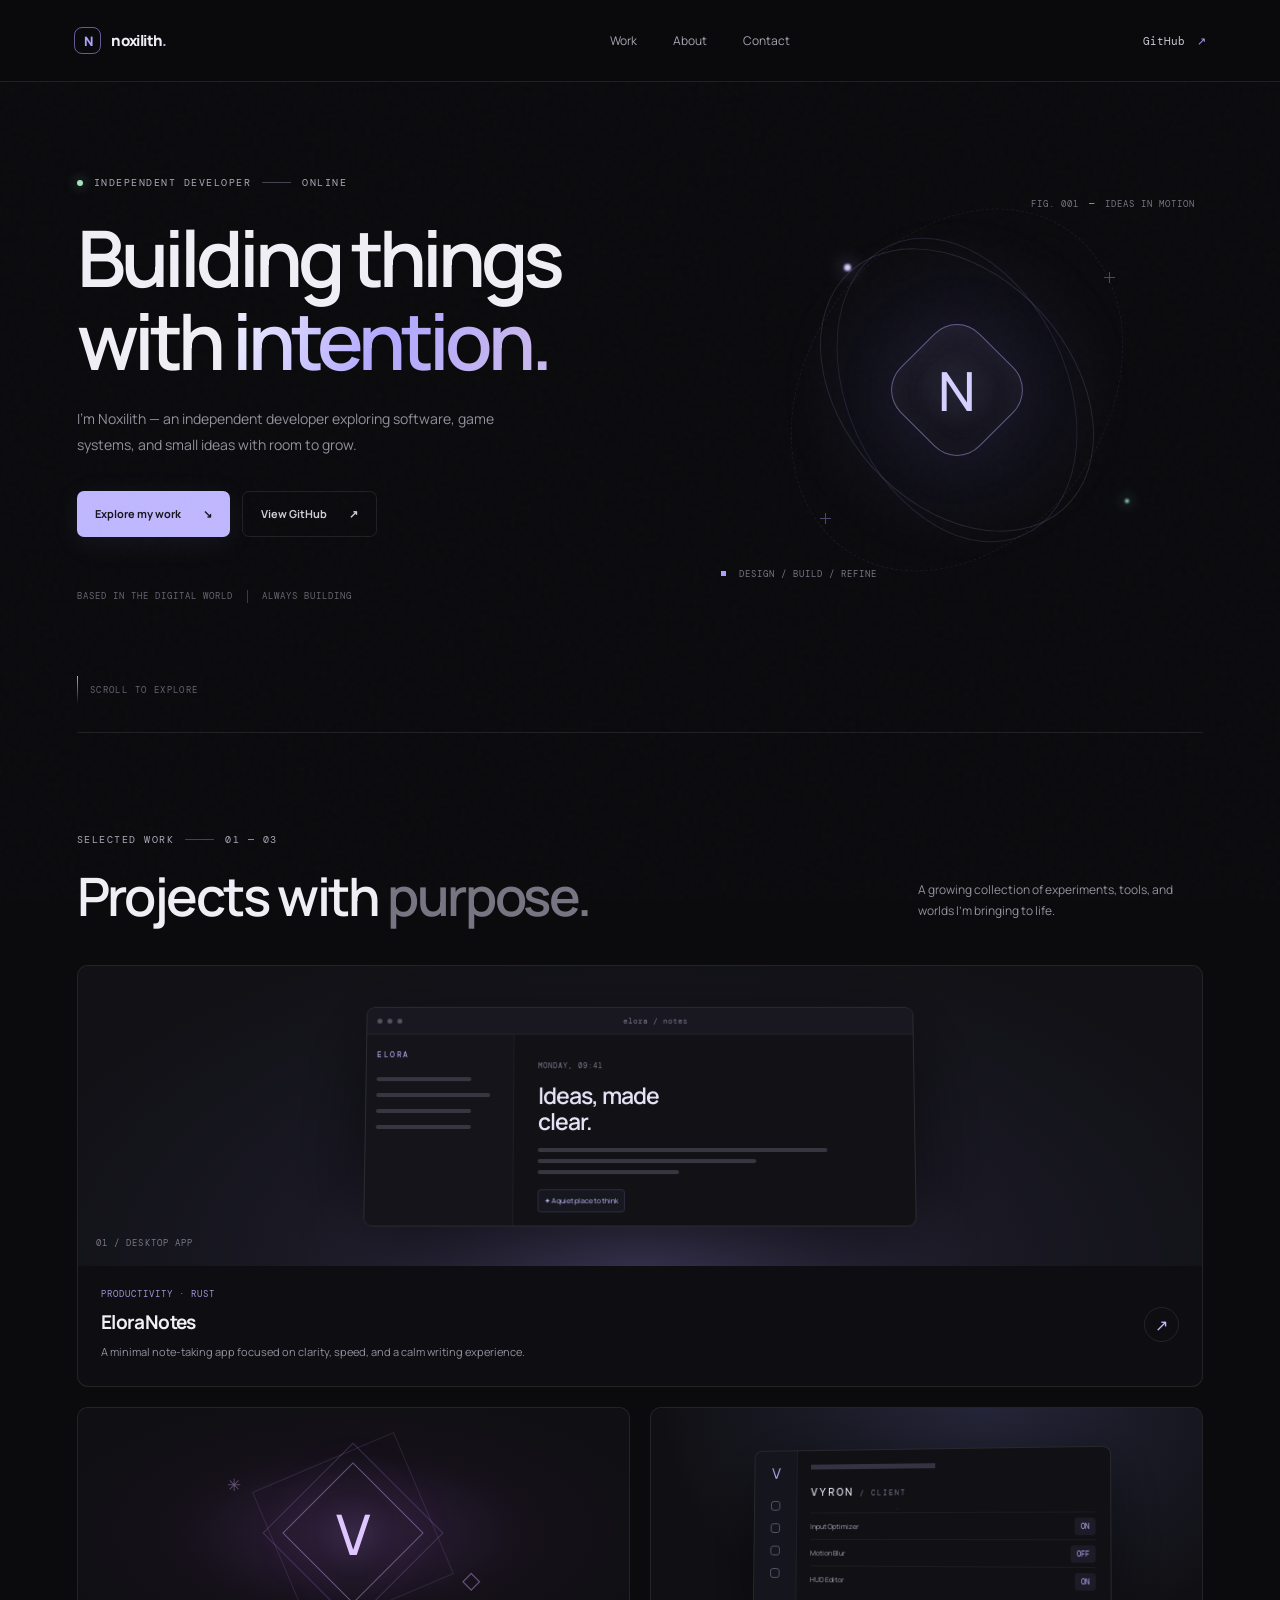
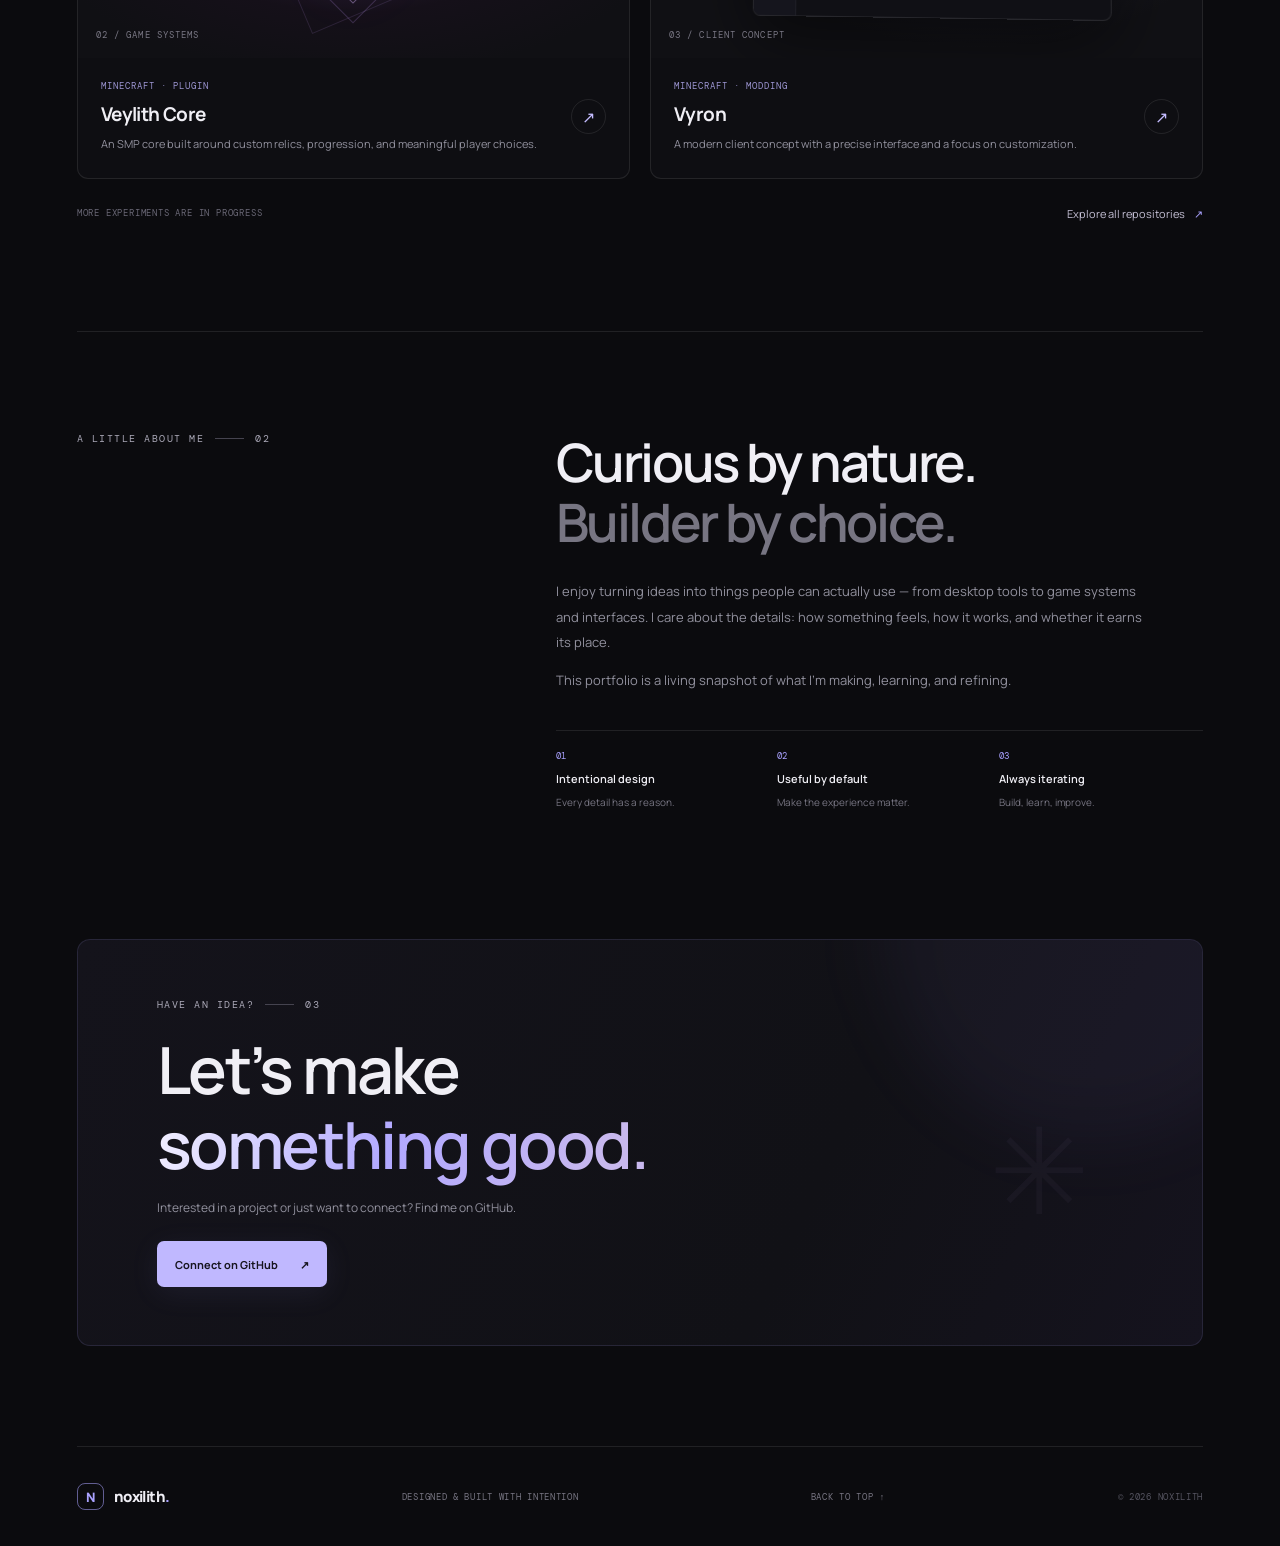
==== index.html @ 499c4d45 "Add files via upload" ====
<!doctype html>
<html lang="en">
<head>
  <meta charset="utf-8">
  <meta name="viewport" content="width=device-width, initial-scale=1">
  <meta name="theme-color" content="#0b0b0e">
  <meta name="description" content="Noxilith — independent developer building thoughtful software and game projects.">
  <title>Noxilith — Developer & Builder</title>
  <link rel="preconnect" href="https://fonts.googleapis.com">
  <link rel="preconnect" href="https://fonts.gstatic.com" crossorigin>
  <link href="https://fonts.googleapis.com/css2?family=DM+Mono:wght@400;500&family=Manrope:wght@400;500;600;700;800&display=swap" rel="stylesheet">
  <link rel="stylesheet" href="style.css">
  <script src="script.js" defer></script>
</head>
<body>
  <div class="noise" aria-hidden="true"></div>
  <header class="topbar">
    <a class="wordmark" href="#home" aria-label="Noxilith home"><span class="mark">N</span><span>noxilith<span class="dot">.</span></span></a>
    <nav class="nav" aria-label="Main navigation">
      <a href="#work">Work</a>
      <a href="#about">About</a>
      <a href="#contact">Contact</a>
    </nav>
    <a class="top-link" href="https://github.com/noxilith" target="_blank" rel="noreferrer">GitHub <span aria-hidden="true">↗</span></a>
    <button class="menu-toggle" aria-label="Toggle navigation" aria-expanded="false"><span></span><span></span></button>
  </header>

  <main>
    <section class="hero section-wrap" id="home">
      <div class="hero-copy reveal">
        <div class="eyebrow"><span class="status-dot"></span> INDEPENDENT DEVELOPER <span class="eyebrow-line"></span> ONLINE</div>
        <h1>Building things<br>with <span class="gradient-text">intention.</span></h1>
        <p class="hero-intro">I’m Noxilith — an independent developer exploring software, game systems, and small ideas with room to grow.</p>
        <div class="hero-actions">
          <a class="button button-primary" href="#work">Explore my work <span aria-hidden="true">↘</span></a>
          <a class="button button-quiet" href="https://github.com/noxilith" target="_blank" rel="noreferrer">View GitHub <span aria-hidden="true">↗</span></a>
        </div>
        <div class="hero-meta"><span>BASED IN THE DIGITAL WORLD</span><span class="meta-divider"></span><span>ALWAYS BUILDING</span></div>
      </div>
      <div class="hero-art reveal" aria-label="Abstract animated geometric artwork">
        <div class="orb orb-one"></div><div class="orb orb-two"></div>
        <div class="orbit orbit-a"></div><div class="orbit orbit-b"></div><div class="orbit orbit-c"></div>
        <div class="core"><span>N</span></div>
        <div class="art-label label-top">FIG. 001 <span>—</span> IDEAS IN MOTION</div>
        <div class="art-label label-bottom"><span class="tiny-square"></span> DESIGN / BUILD / REFINE</div>
        <div class="crosshair crosshair-one"></div><div class="crosshair crosshair-two"></div>
      </div>
      <div class="scroll-cue"><span></span> SCROLL TO EXPLORE</div>
    </section>

    <section class="work section-wrap" id="work">
      <div class="section-heading reveal">
        <div><div class="eyebrow">SELECTED WORK <span class="eyebrow-line"></span> 01 — 03</div><h2>Projects with <span class="muted">purpose.</span></h2></div>
        <p>A growing collection of experiments, tools, and worlds I’m bringing to life.</p>
      </div>
      <div class="project-grid">
        <article class="project-card project-featured reveal">
          <div class="project-visual visual-elora">
            <div class="visual-window">
              <div class="window-bar"><span></span><span></span><span></span><i>elora / notes</i></div>
              <div class="note-layout"><div class="note-sidebar"><b>ELORA</b><span></span><span></span><span></span><span></span></div><div class="note-page"><small>MONDAY, 09:41</small><strong>Ideas, made<br>clear.</strong><div class="fake-line wide"></div><div class="fake-line"></div><div class="fake-line short"></div><div class="note-chip">✦ A quiet place to think</div></div></div>
            </div>
            <span class="visual-index">01 / DESKTOP APP</span>
          </div>
          <div class="project-info"><div><div class="project-type">PRODUCTIVITY · RUST</div><h3>EloraNotes</h3><p>A minimal note-taking app focused on clarity, speed, and a calm writing experience.</p></div><a class="round-link" href="https://github.com/noxilith/EloraNotes" target="_blank" rel="noreferrer" aria-label="View EloraNotes on GitHub">↗</a></div>
        </article>
        <article class="project-card reveal">
          <div class="project-visual visual-veylith">
            <div class="sigil"><span>V</span><i></i><b></b></div><div class="rune rune-one">✳</div><div class="rune rune-two">◇</div>
            <span class="visual-index">02 / GAME SYSTEMS</span>
          </div>
          <div class="project-info"><div><div class="project-type">MINECRAFT · PLUGIN</div><h3>Veylith Core</h3><p>An SMP core built around custom relics, progression, and meaningful player choices.</p></div><a class="round-link" href="https://github.com/noxilith" target="_blank" rel="noreferrer" aria-label="Find Veylith Core on GitHub">↗</a></div>
        </article>
        <article class="project-card reveal">
          <div class="project-visual visual-vyron">
            <div class="vyron-ui"><div class="vyron-sidebar"><span class="mini-v">V</span><i></i><i></i><i></i><i></i></div><div class="vyron-main"><div class="vyron-top"></div><div class="vyron-title">VYRON<span> / CLIENT</span></div><div class="module-row"><span>Input Optimizer</span><b>ON</b></div><div class="module-row"><span>Motion Blur</span><b>OFF</b></div><div class="module-row"><span>HUD Editor</span><b>ON</b></div></div></div>
            <span class="visual-index">03 / CLIENT CONCEPT</span>
          </div>
          <div class="project-info"><div><div class="project-type">MINECRAFT · MODDING</div><h3>Vyron</h3><p>A modern client concept with a precise interface and a focus on customization.</p></div><a class="round-link" href="https://github.com/noxilith" target="_blank" rel="noreferrer" aria-label="Find Vyron on GitHub">↗</a></div>
        </article>
      </div>
      <div class="work-footer reveal"><span>MORE EXPERIMENTS ARE IN PROGRESS</span><a href="https://github.com/noxilith" target="_blank" rel="noreferrer">Explore all repositories <span>↗</span></a></div>
    </section>

    <section class="about section-wrap" id="about">
      <div class="about-label reveal"><div class="eyebrow">A LITTLE ABOUT ME <span class="eyebrow-line"></span> 02</div></div>
      <div class="about-content reveal"><h2>Curious by nature.<br><span class="muted">Builder by choice.</span></h2><p>I enjoy turning ideas into things people can actually use — from desktop tools to game systems and interfaces. I care about the details: how something feels, how it works, and whether it earns its place.</p><p>This portfolio is a living snapshot of what I’m making, learning, and refining.</p><div class="principles"><div><span>01</span><b>Intentional design</b><small>Every detail has a reason.</small></div><div><span>02</span><b>Useful by default</b><small>Make the experience matter.</small></div><div><span>03</span><b>Always iterating</b><small>Build, learn, improve.</small></div></div></div>
    </section>

    <section class="contact section-wrap" id="contact">
      <div class="contact-panel reveal"><div class="contact-glow"></div><div class="eyebrow">HAVE AN IDEA? <span class="eyebrow-line"></span> 03</div><h2>Let’s make<br><span class="gradient-text">something good.</span></h2><p>Interested in a project or just want to connect? Find me on GitHub.</p><a class="button button-primary" href="https://github.com/noxilith" target="_blank" rel="noreferrer">Connect on GitHub <span aria-hidden="true">↗</span></a><div class="contact-asterisk">✳</div></div>
    </section>
  </main>

  <footer class="footer section-wrap"><a class="wordmark" href="#home"><span class="mark">N</span><span>noxilith<span class="dot">.</span></span></a><span>DESIGNED & BUILT WITH INTENTION</span><a href="#home">BACK TO TOP ↑</a><span class="copyright">© <span id="year"></span> NOXILITH</span></footer>
</body>
</html>
---- style.css ----
/* Noxilith portfolio — edit this file to customize the design. */
:root{--bg:#0b0b0e;--panel:#111115;--panel2:#15151b;--text:#f0eff5;--muted:#92919e;--soft:#c7c5d0;--line:rgba(255,255,255,.09);--accent:#aaa2ff;--accent2:#d1baff;--mono:"DM Mono",monospace;--sans:"Manrope",sans-serif}
*{box-sizing:border-box}html{scroll-behavior:smooth;scroll-padding-top:90px}body{margin:0;background:var(--bg);color:var(--text);font-family:var(--sans);-webkit-font-smoothing:antialiased;overflow-x:hidden}a{color:inherit;text-decoration:none}::selection{background:rgba(170,162,255,.35);color:white}.noise{position:fixed;inset:0;pointer-events:none;z-index:10;opacity:.035;background-image:url("data:image/svg+xml,%3Csvg viewBox='0 0 180 180' xmlns='http://www.w3.org/2000/svg'%3E%3Cfilter id='n'%3E%3CfeTurbulence type='fractalNoise' baseFrequency='.9' numOctaves='3' stitchTiles='stitch'/%3E%3C/filter%3E%3Crect width='100%25' height='100%25' filter='url(%23n)' opacity='.5'/%3E%3C/svg%3E")}
.topbar{height:82px;display:flex;align-items:center;justify-content:space-between;padding:0 max(5.8vw,24px);border-bottom:1px solid var(--line);position:sticky;top:0;z-index:20;background:rgba(11,11,14,.78);backdrop-filter:blur(18px)}.wordmark{display:inline-flex;align-items:center;gap:10px;font-size:15px;font-weight:800;letter-spacing:-.6px}.mark{width:27px;height:27px;border:1px solid rgba(170,162,255,.55);display:grid;place-items:center;border-radius:8px;color:var(--accent);font-size:13px}.dot{color:var(--accent)}.nav{display:flex;gap:36px;margin-left:8%;font-size:12px;color:#a7a5b1}.nav a,.top-link,.footer a{transition:color .2s}.nav a:hover,.top-link:hover,.footer a:hover{color:var(--accent)}.top-link{font:11px var(--mono);color:#c9c7d2}.top-link span{color:var(--accent);margin-left:5px}.menu-toggle{display:none;background:none;border:0}.section-wrap{width:min(1160px,88%);margin:0 auto}.hero{min-height:650px;position:relative;display:grid;grid-template-columns:1fr .85fr;align-items:center;padding:80px 0 115px;gap:5%}.hero-copy{position:relative;z-index:2}.eyebrow{font:10px var(--mono);letter-spacing:1.5px;color:#aaa8b7;display:flex;align-items:center;gap:11px}.status-dot{height:6px;width:6px;border-radius:50%;background:#a6e4bd;box-shadow:0 0 12px #a6e4bd88}.eyebrow-line{display:inline-block;width:29px;height:1px;background:#45434f}.hero h1{font-size:clamp(48px,6.1vw,82px);line-height:1.06;letter-spacing:-5px;margin:27px 0 24px;font-weight:600}.gradient-text{background:linear-gradient(110deg,#f1efff 2%,#b1a8ff 48%,#c8b8ee 90%);-webkit-background-clip:text;background-clip:text;color:transparent}.hero-intro{max-width:475px;color:var(--muted);font-size:14px;line-height:1.9;margin:0}.hero-actions{display:flex;align-items:center;gap:12px;margin-top:32px}.button{height:46px;padding:0 18px;display:inline-flex;align-items:center;justify-content:center;gap:22px;border-radius:7px;font-size:11px;font-weight:700;transition:transform .25s,background .25s,border-color .25s}.button:hover{transform:translateY(-2px)}.button-primary{background:#c0b8ff;color:#17151f;box-shadow:0 6px 30px #9e94ff14}.button-primary:hover{background:#d4ceff}.button-quiet{border:1px solid var(--line);color:#cfced8}.button-quiet:hover{border-color:#77718f}.hero-meta{display:flex;gap:14px;align-items:center;margin-top:53px;font:9px var(--mono);letter-spacing:1px;color:#666572}.meta-divider{height:13px;width:1px;background:#393843}.hero-art{height:420px;position:relative;display:grid;place-items:center;isolation:isolate}.hero-art:before{content:"";position:absolute;width:360px;height:360px;border-radius:50%;background:radial-gradient(circle,#9185ff17,transparent 68%);filter:blur(8px)}.core{width:112px;height:112px;display:grid;place-items:center;border:1px solid #b3aaff77;border-radius:32px;transform:rotate(45deg);background:linear-gradient(135deg,#242131aa,#111116bb);box-shadow:0 0 80px #9185ff12,inset 0 0 30px #b7aaff0c;z-index:2}.core span{font-size:54px;font-weight:500;color:#d5d0ff;transform:rotate(-45deg);text-shadow:0 0 35px #b1a8ff55}.orbit{position:absolute;border:1px solid #aaa2ff22;border-radius:50%;transform:rotate(-25deg)}.orbit-a{width:220px;height:320px}.orbit-b{width:320px;height:230px;transform:rotate(48deg);border-color:#d7caff21}.orbit-c{width:390px;height:300px;transform:rotate(-55deg);border-style:dashed;border-color:#aaa2ff16}.orb{position:absolute;border-radius:50%;filter:blur(1px);animation:float 6s ease-in-out infinite}.orb-one{width:7px;height:7px;background:#d4caff;box-shadow:0 0 18px #b8adff;top:20%;left:27%}.orb-two{width:4px;height:4px;background:#9ce3d0;box-shadow:0 0 13px #9ce3d0;bottom:23%;right:15%;animation-delay:-3s}.art-label{position:absolute;font:9px var(--mono);letter-spacing:1px;color:#777583}.art-label span{color:var(--accent);margin:0 4px}.label-top{top:18px;right:8px}.label-bottom{bottom:20px;left:5px;display:flex;align-items:center;gap:9px}.tiny-square{width:5px;height:5px;background:var(--accent);display:inline-block}.crosshair{position:absolute;width:11px;height:11px;opacity:.4}.crosshair:before,.crosshair:after{content:"";position:absolute;background:#aaa2ff}.crosshair:before{height:1px;width:11px;top:5px}.crosshair:after{height:11px;width:1px;left:5px}.crosshair-one{top:22%;right:18%}.crosshair-two{bottom:18%;left:22%}.scroll-cue{position:absolute;bottom:28px;left:0;display:flex;align-items:center;gap:12px;font:9px var(--mono);letter-spacing:1.4px;color:#646270}.scroll-cue span{height:28px;width:1px;background:linear-gradient(var(--accent),transparent)}
.work{padding:100px 0 110px;border-top:1px solid var(--line)}.section-heading{display:flex;align-items:end;justify-content:space-between;margin-bottom:38px}.section-heading h2,.about h2,.contact h2{font-size:clamp(34px,4.3vw,53px);line-height:1.15;letter-spacing:-2.4px;font-weight:600;margin:20px 0 0}.muted{color:#777582}.section-heading>p{font-size:12px;color:var(--muted);line-height:1.8;max-width:285px;margin:0 0 5px}.project-grid{display:grid;grid-template-columns:1fr 1fr;gap:20px}.project-card{border:1px solid var(--line);border-radius:11px;overflow:hidden;background:#0e0e12;transition:transform .3s,border-color .3s}.project-card:hover{transform:translateY(-5px);border-color:#aaa2ff42}.project-featured{grid-column:span 2}.project-visual{height:250px;position:relative;overflow:hidden;display:grid;place-items:center;background:#121219}.project-featured .project-visual{height:300px}.visual-index{position:absolute;bottom:17px;left:18px;font:9px var(--mono);letter-spacing:1.1px;color:#797784}.visual-elora{background:radial-gradient(ellipse at 50% 100%,#403a5c 0%,#1a1924 43%,#111116 82%)}.visual-window{width:68%;max-width:550px;height:220px;border:1px solid #ffffff1c;border-radius:9px;overflow:hidden;background:#111116;box-shadow:0 20px 90px #0009;transform:perspective(900px) rotateX(3deg)}.window-bar{height:27px;background:#191820;border-bottom:1px solid #ffffff0c;display:flex;align-items:center;padding:0 10px;gap:5px}.window-bar span{height:5px;width:5px;background:#55515f;border-radius:50%}.window-bar i{font:8px var(--mono);color:#777486;font-style:normal;margin-left:auto;margin-right:auto}.note-layout{display:grid;grid-template-columns:27% 1fr;height:calc(100% - 27px)}.note-sidebar{background:#15141b;border-right:1px solid #ffffff0a;padding:15px 10px;display:flex;flex-direction:column;gap:12px}.note-sidebar b{font:8px var(--mono);letter-spacing:1.5px;color:#bdb4ff;margin-bottom:6px}.note-sidebar span{height:4px;width:75%;background:#393642;border-radius:5px}.note-sidebar span:nth-child(3){width:90%}.note-page{padding:17px 24px}.note-page small{font:7px var(--mono);letter-spacing:1px;color:#827e92}.note-page strong{display:block;font-size:23px;line-height:1.15;letter-spacing:-1px;font-weight:600;margin:9px 0 13px;color:#e8e4f7}.fake-line{height:4px;width:62%;background:#393641;margin:7px 0;border-radius:4px}.fake-line.wide{width:82%}.fake-line.short{width:40%}.note-chip{margin-top:15px;font-size:7px;color:#c9c0ff;border:1px solid #aaa2ff24;background:#aaa2ff0b;border-radius:4px;padding:6px;width:max-content}.visual-veylith{background:radial-gradient(ellipse at center,#30213d 0%,#151019 45%,#101014 80%)}.sigil{width:100px;height:100px;border:1px solid #d6b5ff66;display:grid;place-items:center;position:relative;transform:rotate(45deg);box-shadow:0 0 60px #b46dff0e}.sigil span{font-size:56px;font-weight:500;color:#e0c6ff;transform:rotate(-45deg);text-shadow:0 0 30px #c69bff44}.sigil i,.sigil b{position:absolute;border:1px solid #c69bff35;inset:-15px}.sigil b{inset:-28px;transform:rotate(22deg);border-color:#c69bff22}.rune{position:absolute;color:#d5b6ff66;font-size:17px}.rune-one{top:26%;left:27%}.rune-two{bottom:25%;right:27%;font-size:24px}.visual-vyron{background:radial-gradient(ellipse at 60% 0%,#25253a,#101014 68%)}.vyron-ui{display:flex;width:67%;max-width:360px;height:170px;background:#101015;border:1px solid #ffffff19;border-radius:8px;overflow:hidden;box-shadow:0 20px 70px #0008;transform:perspective(700px) rotateY(-7deg) rotateX(2deg)}.vyron-sidebar{width:45px;background:#15151d;border-right:1px solid #ffffff0b;display:flex;flex-direction:column;align-items:center;padding:12px 0;gap:13px}.mini-v{font-size:15px;color:#c1b7ff;margin-bottom:5px}.vyron-sidebar i{height:10px;width:10px;border:1px solid #565267;border-radius:3px}.vyron-main{padding:14px;flex:1}.vyron-top{height:5px;width:45%;background:#343341;margin-bottom:15px}.vyron-title{font:12px var(--mono);letter-spacing:2px;color:#eeeafc;margin-bottom:13px}.vyron-title span{font-size:7px;color:#817c97}.module-row{height:27px;border-top:1px solid #ffffff0c;display:flex;align-items:center;justify-content:space-between;font-size:7px;color:#aaa7b8}.module-row b{font:7px var(--mono);color:#b9b0ff;background:#aaa2ff13;padding:4px 6px;border-radius:3px}.project-info{padding:22px 23px 24px;display:flex;align-items:center;justify-content:space-between;gap:18px}.project-type{font:9px var(--mono);letter-spacing:1px;color:#9d96d3}.project-info h3{font-size:19px;letter-spacing:-.6px;margin:9px 0 7px}.project-info p{max-width:500px;font-size:11px;line-height:1.8;color:var(--muted);margin:0}.round-link{width:35px;height:35px;flex:0 0 35px;display:grid;place-items:center;border:1px solid var(--line);border-radius:50%;color:#c4bcff;font-size:16px;transition:background .2s,transform .2s}.round-link:hover{background:#aaa2ff17;transform:rotate(45deg)}.work-footer{display:flex;justify-content:space-between;align-items:center;padding-top:27px;color:#696775;font:9px var(--mono);letter-spacing:.8px}.work-footer a{color:#c5c0d5;letter-spacing:0;font:11px var(--sans)}.work-footer a span{color:var(--accent);margin-left:7px}
.about{padding:100px 0;border-top:1px solid var(--line);display:grid;grid-template-columns:.75fr 1.25fr;gap:8%}.about-content h2{margin:0 0 26px}.about-content>p{max-width:600px;color:var(--muted);font-size:13px;line-height:1.95}.principles{margin-top:36px;border-top:1px solid var(--line);display:grid;grid-template-columns:repeat(3,1fr);gap:18px;padding-top:19px}.principles div{display:flex;flex-direction:column;gap:9px}.principles span{font:9px var(--mono);color:var(--accent)}.principles b{font-size:11px;font-weight:600}.principles small{font-size:10px;color:#777582}
.contact{padding:30px 0 100px}.contact-panel{position:relative;overflow:hidden;border:1px solid #aaa2ff22;border-radius:13px;padding:58px 7%;background:linear-gradient(115deg,#14131b,#111116 65%,#15131e)}.contact-glow{position:absolute;width:420px;height:420px;right:-100px;top:-220px;border-radius:50%;background:#9f8cff0d;filter:blur(35px)}.contact h2{font-size:clamp(40px,5.2vw,65px);margin:22px 0 17px;position:relative}.contact p{font-size:12px;color:var(--muted);margin-bottom:25px}.contact-asterisk{position:absolute;right:10%;top:36%;font-size:120px;color:#c5b9ff0a;animation:spin 45s linear infinite}
.footer{min-height:100px;border-top:1px solid var(--line);display:flex;align-items:center;justify-content:space-between;gap:20px}.footer>span,.footer>a:not(.wordmark){font:9px var(--mono);letter-spacing:.7px;color:#777582}.footer .copyright{color:#555460}
.reveal{opacity:0;transform:translateY(18px);transition:opacity .75s ease,transform .75s cubic-bezier(.2,.7,.2,1)}.reveal.is-visible{opacity:1;transform:translateY(0)}.project-card:nth-child(2){transition-delay:.1s}.project-card:nth-child(3){transition-delay:.18s}
@keyframes float{0%,100%{transform:translate3d(0,0,0)}50%{transform:translate3d(0,-12px,0)}}@keyframes spin{to{transform:rotate(360deg)}}
@media(min-width:1400px){.hero{min-height:730px}.hero-art{height:500px}}
@media(max-width:800px){.topbar{height:70px}.nav{gap:20px;margin-left:0}.hero{grid-template-columns:1fr;gap:20px;padding-top:75px;min-height:auto}.hero-copy{padding-top:10px}.hero h1{font-size:clamp(48px,10vw,76px);letter-spacing:-3px}.hero-art{height:330px;grid-row:1}.hero-copy{grid-row:2}.scroll-cue{display:none}.hero-meta{margin-top:35px}.section-heading{align-items:start;gap:20px;flex-direction:column}.section-heading>p{max-width:420px}.project-featured{grid-column:span 2}.about{grid-template-columns:1fr;gap:30px}.about-label{margin-bottom:0}.contact-panel{padding:45px 7%}.footer{flex-wrap:wrap;padding:24px 0}.footer>span:first-of-type{display:none}}
@media(max-width:560px){.section-wrap{width:88%}.topbar{padding:0 6%}.nav{display:none;position:absolute;top:69px;left:0;right:0;padding:22px 6%;background:#101014;border-bottom:1px solid var(--line);flex-direction:column;gap:20px}.nav.open{display:flex}.top-link{margin-left:auto;margin-right:20px}.menu-toggle{display:flex;flex-direction:column;gap:5px;padding:8px}.menu-toggle span{display:block;width:18px;height:1px;background:#d7d3e6}.hero{padding-top:35px;padding-bottom:75px}.hero-art{height:285px}.orbit-a{width:190px;height:270px}.orbit-b{width:265px;height:200px}.orbit-c{width:310px;height:245px}.core{width:82px;height:82px;border-radius:24px}.core span{font-size:42px}.art-label{font-size:7px}.hero h1{font-size:51px}.hero-intro{font-size:13px}.hero-actions{align-items:stretch;flex-wrap:wrap}.button{height:44px}.hero-meta{font-size:7px;gap:9px;letter-spacing:.6px}.work,.about{padding:70px 0}.section-heading h2,.about h2{font-size:38px}.project-grid{grid-template-columns:1fr;gap:14px}.project-featured{grid-column:auto}.project-visual,.project-featured .project-visual{height:225px}.visual-window{width:83%;height:180px}.note-page{padding:13px 14px}.note-page strong{font-size:19px}.project-info{padding:19px 17px}.project-info p{font-size:10px}.work-footer{align-items:flex-start;gap:15px;flex-direction:column}.principles{grid-template-columns:1fr;gap:18px}.principles div{display:grid;grid-template-columns:25px 1fr;gap:5px 10px}.principles span{grid-row:span 2}.principles small{grid-column:2}.contact{padding-bottom:65px}.contact-panel{padding:38px 7%}.contact h2{font-size:43px}.contact-asterisk{right:-15px;top:55%;font-size:90px}.footer{gap:16px}.footer>span,.footer>a:not(.wordmark){font-size:8px}.footer .copyright{width:100%}}
@media(prefers-reduced-motion:reduce){*,*::before,*::after{scroll-behavior:auto!important;animation-duration:.01ms!important;animation-iteration-count:1!important;transition-duration:.01ms!important}.reveal{opacity:1;transform:none}}
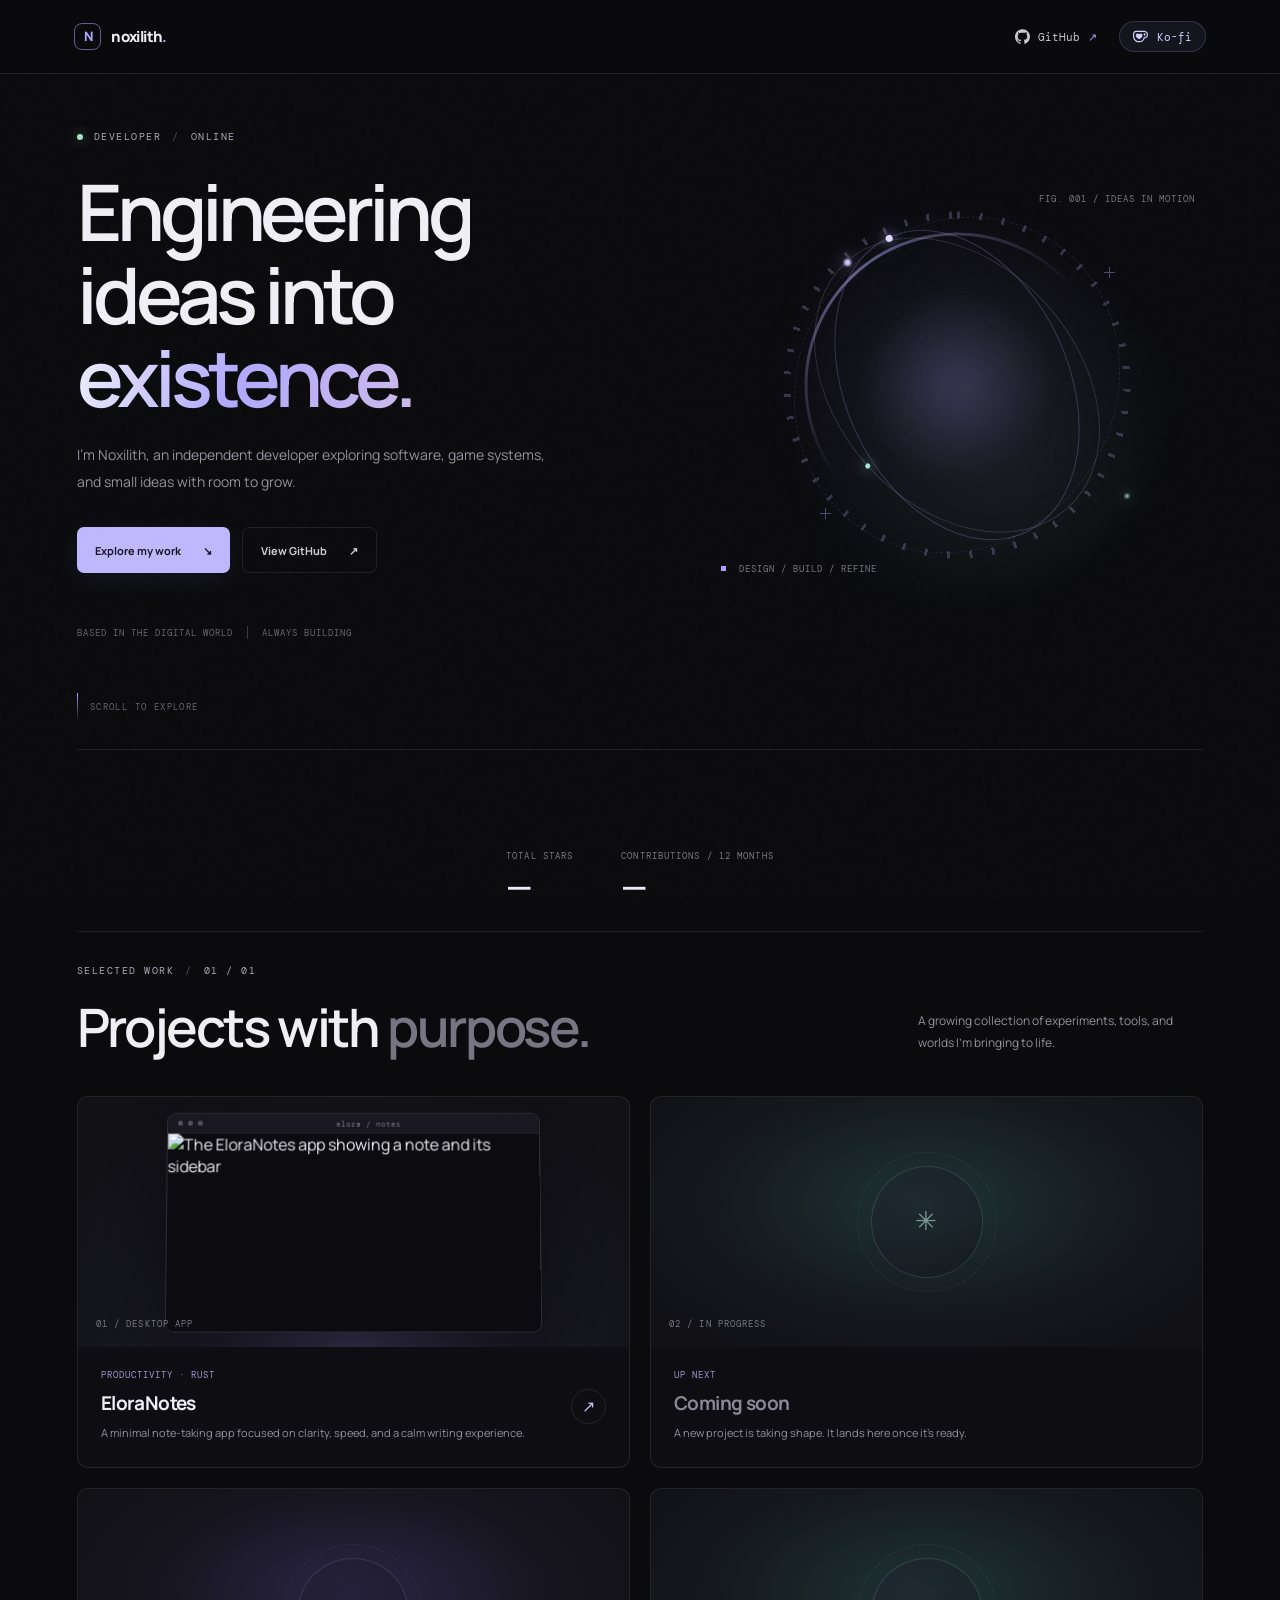
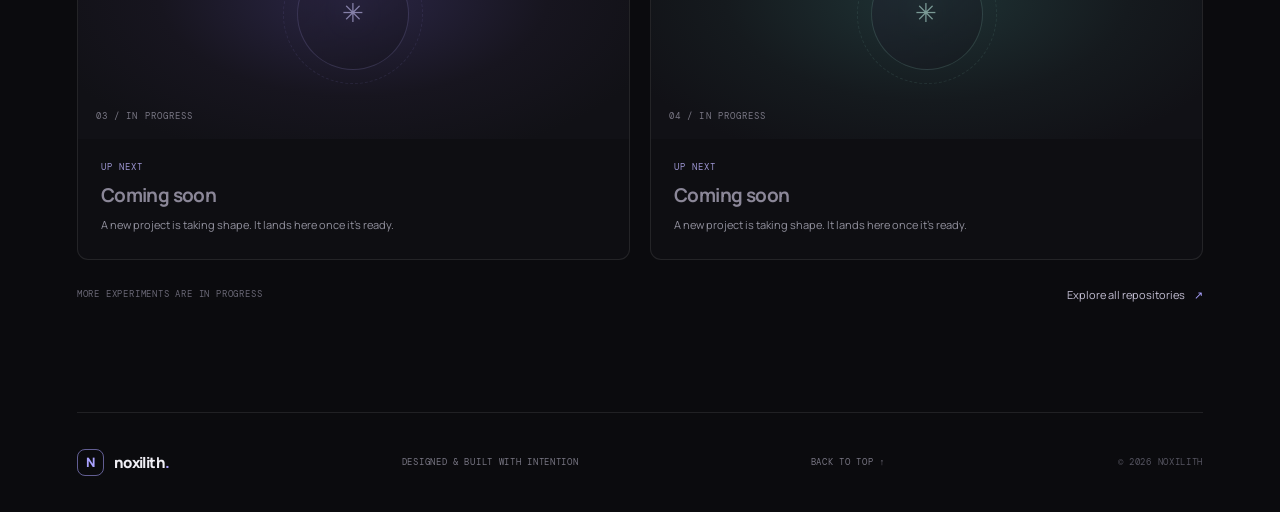
==== commit 6d34f0ce: "Build the portfolio around live GitHub data Projects, total stars and the contribution heatmap are n" ====
--- a/index.html
+++ b/index.html
@@ -4,8 +4,8 @@
   <meta charset="utf-8">
   <meta name="viewport" content="width=device-width, initial-scale=1">
   <meta name="theme-color" content="#0b0b0e">
-  <meta name="description" content="Noxilith — independent developer building thoughtful software and game projects.">
-  <title>Noxilith — Developer & Builder</title>
+  <meta name="description" content="Noxilith, independent developer building thoughtful software and game projects.">
+  <title>Noxilith / Developer & Builder</title>
   <link rel="preconnect" href="https://fonts.googleapis.com">
   <link rel="preconnect" href="https://fonts.gstatic.com" crossorigin>
   <link href="https://fonts.googleapis.com/css2?family=DM+Mono:wght@400;500&family=Manrope:wght@400;500;600;700;800&display=swap" rel="stylesheet">
@@ -15,22 +15,26 @@
 <body>
   <div class="noise" aria-hidden="true"></div>
   <header class="topbar">
-    <a class="wordmark" href="#home" aria-label="Noxilith home"><span class="mark">N</span><span>noxilith<span class="dot">.</span></span></a>
-    <nav class="nav" aria-label="Main navigation">
-      <a href="#work">Work</a>
-      <a href="#about">About</a>
-      <a href="#contact">Contact</a>
-    </nav>
-    <a class="top-link" href="https://github.com/noxilith" target="_blank" rel="noreferrer">GitHub <span aria-hidden="true">↗</span></a>
-    <button class="menu-toggle" aria-label="Toggle navigation" aria-expanded="false"><span></span><span></span></button>
+    <a class="wordmark" href="#home" aria-label="Noxilith home"><span class="mark"><span class="mark-initial">N</span><img class="mark-avatar" src="https://github.com/noxilith.png?size=120" alt="" width="27" height="27" onerror="this.remove()"></span><span>noxilith<span class="dot">.</span></span></a>
+    <div class="top-actions">
+      <a class="top-link" href="https://github.com/noxilith" target="_blank" rel="noreferrer">
+        <svg class="top-icon" viewBox="0 0 24 24" aria-hidden="true" focusable="false"><path d="M12 .297c-6.63 0-12 5.373-12 12 0 5.303 3.438 9.8 8.205 11.385.6.113.82-.258.82-.577 0-.285-.01-1.04-.015-2.04-3.338.724-4.042-1.61-4.042-1.61C4.422 18.07 3.633 17.7 3.633 17.7c-1.087-.744.084-.729.084-.729 1.205.084 1.838 1.236 1.838 1.236 1.07 1.835 2.809 1.305 3.495.998.108-.776.417-1.305.76-1.605-2.665-.3-5.466-1.332-5.466-5.93 0-1.31.465-2.38 1.235-3.22-.135-.303-.54-1.523.105-3.176 0 0 1.005-.322 3.3 1.23.96-.267 1.98-.399 3-.405 1.02.006 2.04.138 3 .405 2.28-1.552 3.285-1.23 3.285-1.23.645 1.653.24 2.873.12 3.176.765.84 1.23 1.91 1.23 3.22 0 4.61-2.805 5.625-5.475 5.92.42.36.81 1.096.81 2.22 0 1.606-.015 2.896-.015 3.286 0 .315.21.69.825.57C20.565 22.092 24 17.592 24 12.297c0-6.627-5.373-12-12-12"/></svg>
+        <span class="top-label">GitHub</span>
+        <span class="arrow" aria-hidden="true">↗</span>
+      </a>
+      <a class="top-link top-kofi" href="https://ko-fi.com/noxilith" target="_blank" rel="noreferrer">
+        <svg class="top-icon" viewBox="0 0 24 24" aria-hidden="true" focusable="false"><path d="M11.351 2.715c-2.7 0-4.986.025-6.83.26C2.078 3.285 0 5.154 0 8.61c0 3.506.182 6.13 1.585 8.493 1.584 2.701 4.233 4.182 7.662 4.182h.83c4.209 0 6.494-2.234 7.637-4a9.5 9.5 0 0 0 1.091-2.338C21.792 14.688 24 12.22 24 9.208v-.415c0-3.247-2.13-5.507-5.792-5.87-1.558-.156-2.65-.208-6.857-.208m0 1.947c4.208 0 5.09.052 6.571.182 2.624.311 4.13 1.584 4.13 4v.39c0 2.156-1.792 3.844-3.87 3.844h-.935l-.156.649c-.208 1.013-.597 1.818-1.039 2.546-.909 1.428-2.545 3.064-5.922 3.064h-.805c-2.571 0-4.831-.883-6.078-3.195-1.09-2-1.298-4.155-1.298-7.506 0-2.181.857-3.402 3.012-3.714 1.533-.233 3.559-.26 6.39-.26m6.547 2.287c-.416 0-.65.234-.65.546v2.935c0 .311.234.545.65.545 1.324 0 2.051-.754 2.051-2s-.727-2.026-2.052-2.026m-10.39.182c-1.818 0-3.013 1.48-3.013 3.142 0 1.533.858 2.857 1.949 3.897.727.701 1.87 1.429 2.649 1.896a1.47 1.47 0 0 0 1.507 0c.78-.467 1.922-1.195 2.623-1.896 1.117-1.039 1.974-2.364 1.974-3.897 0-1.662-1.247-3.142-3.039-3.142-1.065 0-1.792.545-2.338 1.298-.493-.753-1.246-1.298-2.312-1.298"/></svg>
+        <span class="top-label">Ko-fi</span>
+      </a>
+    </div>
   </header>
 
   <main>
     <section class="hero section-wrap" id="home">
       <div class="hero-copy reveal">
-        <div class="eyebrow"><span class="status-dot"></span> INDEPENDENT DEVELOPER <span class="eyebrow-line"></span> ONLINE</div>
-        <h1>Building things<br>with <span class="gradient-text">intention.</span></h1>
-        <p class="hero-intro">I’m Noxilith — an independent developer exploring software, game systems, and small ideas with room to grow.</p>
+        <div class="eyebrow"><span class="status-dot"></span><span>DEVELOPER</span><span class="sep">/</span><span>ONLINE</span></div>
+        <h1>Engineering<br>ideas into<br><span class="gradient-text">existence.</span></h1>
+        <p class="hero-intro">I’m Noxilith, an independent developer exploring software, game systems, and small ideas with room to grow.</p>
         <div class="hero-actions">
           <a class="button button-primary" href="#work">Explore my work <span aria-hidden="true">↘</span></a>
           <a class="button button-quiet" href="https://github.com/noxilith" target="_blank" rel="noreferrer">View GitHub <span aria-hidden="true">↗</span></a>
@@ -39,9 +43,11 @@
       </div>
       <div class="hero-art reveal" aria-label="Abstract animated geometric artwork">
         <div class="orb orb-one"></div><div class="orb orb-two"></div>
-        <div class="orbit orbit-a"></div><div class="orbit orbit-b"></div><div class="orbit orbit-c"></div>
-        <div class="core"><span>N</span></div>
-        <div class="art-label label-top">FIG. 001 <span>—</span> IDEAS IN MOTION</div>
+        <div class="art-ticks" aria-hidden="true"></div><div class="art-arc" aria-hidden="true"></div>
+        <div class="orbit orbit-c" aria-hidden="true"></div><div class="orbit orbit-b" aria-hidden="true"><i class="satellite"></i></div><div class="orbit orbit-a" aria-hidden="true"><i class="satellite"></i></div>
+        <div class="core-halo" aria-hidden="true"></div>
+        <div class="core"><img class="core-avatar" src="https://github.com/noxilith.png?size=320" alt="" width="76" height="76" onerror="this.remove()"></div>
+        <div class="art-label label-top">FIG. 001 / IDEAS IN MOTION</div>
         <div class="art-label label-bottom"><span class="tiny-square"></span> DESIGN / BUILD / REFINE</div>
         <div class="crosshair crosshair-one"></div><div class="crosshair crosshair-two"></div>
       </div>
@@ -49,49 +55,49 @@
     </section>
 
     <section class="work section-wrap" id="work">
+      <div class="stats reveal">
+        <div class="stat-group">
+          <div class="stat"><span class="stat-label">TOTAL STARS</span><strong class="stat-value" id="stat-stars">—</strong></div>
+          <div class="stat"><span class="stat-label">CONTRIBUTIONS / 12 MONTHS</span><strong class="stat-value" id="stat-contributions">—</strong></div>
+        </div>
+        <div class="stat stat-heatmap" hidden>
+          <span class="stat-label">ACTIVITY / 6 MONTHS</span>
+          <div class="heatmap" id="heatmap" role="img" aria-label="GitHub contribution activity over the last 6 months" hidden></div>
+          <div class="heatmap-legend" hidden><span>LESS</span><i class="lvl-0"></i><i class="lvl-1"></i><i class="lvl-2"></i><i class="lvl-3"></i><i class="lvl-4"></i><span>MORE</span></div>
+        </div>
+      </div>
       <div class="section-heading reveal">
-        <div><div class="eyebrow">SELECTED WORK <span class="eyebrow-line"></span> 01 — 03</div><h2>Projects with <span class="muted">purpose.</span></h2></div>
+        <div><div class="eyebrow"><span>SELECTED WORK</span><span class="sep">/</span><span>01 / 01</span></div><h2>Projects with <span class="muted">purpose.</span></h2></div>
         <p>A growing collection of experiments, tools, and worlds I’m bringing to life.</p>
       </div>
       <div class="project-grid">
-        <article class="project-card project-featured reveal">
+        <article class="project-card reveal">
           <div class="project-visual visual-elora">
             <div class="visual-window">
               <div class="window-bar"><span></span><span></span><span></span><i>elora / notes</i></div>
-              <div class="note-layout"><div class="note-sidebar"><b>ELORA</b><span></span><span></span><span></span><span></span></div><div class="note-page"><small>MONDAY, 09:41</small><strong>Ideas, made<br>clear.</strong><div class="fake-line wide"></div><div class="fake-line"></div><div class="fake-line short"></div><div class="note-chip">✦ A quiet place to think</div></div></div>
+              <img class="window-shot" src="https://raw.githubusercontent.com/noxilith/EloraNotes/refs/heads/master/assets/screenshot.png" alt="The EloraNotes app showing a note and its sidebar" loading="lazy" decoding="async">
             </div>
             <span class="visual-index">01 / DESKTOP APP</span>
           </div>
           <div class="project-info"><div><div class="project-type">PRODUCTIVITY · RUST</div><h3>EloraNotes</h3><p>A minimal note-taking app focused on clarity, speed, and a calm writing experience.</p></div><a class="round-link" href="https://github.com/noxilith/EloraNotes" target="_blank" rel="noreferrer" aria-label="View EloraNotes on GitHub">↗</a></div>
         </article>
-        <article class="project-card reveal">
-          <div class="project-visual visual-veylith">
-            <div class="sigil"><span>V</span><i></i><b></b></div><div class="rune rune-one">✳</div><div class="rune rune-two">◇</div>
-            <span class="visual-index">02 / GAME SYSTEMS</span>
-          </div>
-          <div class="project-info"><div><div class="project-type">MINECRAFT · PLUGIN</div><h3>Veylith Core</h3><p>An SMP core built around custom relics, progression, and meaningful player choices.</p></div><a class="round-link" href="https://github.com/noxilith" target="_blank" rel="noreferrer" aria-label="Find Veylith Core on GitHub">↗</a></div>
+        <article class="project-card project-placeholder reveal">
+          <div class="project-visual auto-visual tone-b"><div class="auto-ring"><span>✳</span></div><span class="visual-index">02 / IN PROGRESS</span></div>
+          <div class="project-info"><div><div class="project-type">UP NEXT</div><h3>Coming soon</h3><p>A new project is taking shape. It lands here once it’s ready.</p></div></div>
         </article>
-        <article class="project-card reveal">
-          <div class="project-visual visual-vyron">
-            <div class="vyron-ui"><div class="vyron-sidebar"><span class="mini-v">V</span><i></i><i></i><i></i><i></i></div><div class="vyron-main"><div class="vyron-top"></div><div class="vyron-title">VYRON<span> / CLIENT</span></div><div class="module-row"><span>Input Optimizer</span><b>ON</b></div><div class="module-row"><span>Motion Blur</span><b>OFF</b></div><div class="module-row"><span>HUD Editor</span><b>ON</b></div></div></div>
-            <span class="visual-index">03 / CLIENT CONCEPT</span>
-          </div>
-          <div class="project-info"><div><div class="project-type">MINECRAFT · MODDING</div><h3>Vyron</h3><p>A modern client concept with a precise interface and a focus on customization.</p></div><a class="round-link" href="https://github.com/noxilith" target="_blank" rel="noreferrer" aria-label="Find Vyron on GitHub">↗</a></div>
+        <article class="project-card project-placeholder reveal">
+          <div class="project-visual auto-visual"><div class="auto-ring"><span>✳</span></div><span class="visual-index">03 / IN PROGRESS</span></div>
+          <div class="project-info"><div><div class="project-type">UP NEXT</div><h3>Coming soon</h3><p>A new project is taking shape. It lands here once it’s ready.</p></div></div>
+        </article>
+        <article class="project-card project-placeholder reveal">
+          <div class="project-visual auto-visual tone-b"><div class="auto-ring"><span>✳</span></div><span class="visual-index">04 / IN PROGRESS</span></div>
+          <div class="project-info"><div><div class="project-type">UP NEXT</div><h3>Coming soon</h3><p>A new project is taking shape. It lands here once it’s ready.</p></div></div>
         </article>
       </div>
       <div class="work-footer reveal"><span>MORE EXPERIMENTS ARE IN PROGRESS</span><a href="https://github.com/noxilith" target="_blank" rel="noreferrer">Explore all repositories <span>↗</span></a></div>
     </section>
-
-    <section class="about section-wrap" id="about">
-      <div class="about-label reveal"><div class="eyebrow">A LITTLE ABOUT ME <span class="eyebrow-line"></span> 02</div></div>
-      <div class="about-content reveal"><h2>Curious by nature.<br><span class="muted">Builder by choice.</span></h2><p>I enjoy turning ideas into things people can actually use — from desktop tools to game systems and interfaces. I care about the details: how something feels, how it works, and whether it earns its place.</p><p>This portfolio is a living snapshot of what I’m making, learning, and refining.</p><div class="principles"><div><span>01</span><b>Intentional design</b><small>Every detail has a reason.</small></div><div><span>02</span><b>Useful by default</b><small>Make the experience matter.</small></div><div><span>03</span><b>Always iterating</b><small>Build, learn, improve.</small></div></div></div>
-    </section>
-
-    <section class="contact section-wrap" id="contact">
-      <div class="contact-panel reveal"><div class="contact-glow"></div><div class="eyebrow">HAVE AN IDEA? <span class="eyebrow-line"></span> 03</div><h2>Let’s make<br><span class="gradient-text">something good.</span></h2><p>Interested in a project or just want to connect? Find me on GitHub.</p><a class="button button-primary" href="https://github.com/noxilith" target="_blank" rel="noreferrer">Connect on GitHub <span aria-hidden="true">↗</span></a><div class="contact-asterisk">✳</div></div>
-    </section>
   </main>
 
-  <footer class="footer section-wrap"><a class="wordmark" href="#home"><span class="mark">N</span><span>noxilith<span class="dot">.</span></span></a><span>DESIGNED & BUILT WITH INTENTION</span><a href="#home">BACK TO TOP ↑</a><span class="copyright">© <span id="year"></span> NOXILITH</span></footer>
+  <footer class="footer section-wrap"><a class="wordmark" href="#home"><span class="mark"><span class="mark-initial">N</span><img class="mark-avatar" src="https://github.com/noxilith.png?size=120" alt="" width="27" height="27" onerror="this.remove()"></span><span>noxilith<span class="dot">.</span></span></a><span>DESIGNED & BUILT WITH INTENTION</span><a href="#home">BACK TO TOP ↑</a><span class="copyright">© <span id="year"></span> NOXILITH</span></footer>
 </body>
 </html>
--- a/style.css
+++ b/style.css
@@ -1,14 +1,14 @@
 /* Noxilith portfolio — edit this file to customize the design. */
 :root{--bg:#0b0b0e;--panel:#111115;--panel2:#15151b;--text:#f0eff5;--muted:#92919e;--soft:#c7c5d0;--line:rgba(255,255,255,.09);--accent:#aaa2ff;--accent2:#d1baff;--mono:"DM Mono",monospace;--sans:"Manrope",sans-serif}
-*{box-sizing:border-box}html{scroll-behavior:smooth;scroll-padding-top:90px}body{margin:0;background:var(--bg);color:var(--text);font-family:var(--sans);-webkit-font-smoothing:antialiased;overflow-x:hidden}a{color:inherit;text-decoration:none}::selection{background:rgba(170,162,255,.35);color:white}.noise{position:fixed;inset:0;pointer-events:none;z-index:10;opacity:.035;background-image:url("data:image/svg+xml,%3Csvg viewBox='0 0 180 180' xmlns='http://www.w3.org/2000/svg'%3E%3Cfilter id='n'%3E%3CfeTurbulence type='fractalNoise' baseFrequency='.9' numOctaves='3' stitchTiles='stitch'/%3E%3C/filter%3E%3Crect width='100%25' height='100%25' filter='url(%23n)' opacity='.5'/%3E%3C/svg%3E")}
-.topbar{height:82px;display:flex;align-items:center;justify-content:space-between;padding:0 max(5.8vw,24px);border-bottom:1px solid var(--line);position:sticky;top:0;z-index:20;background:rgba(11,11,14,.78);backdrop-filter:blur(18px)}.wordmark{display:inline-flex;align-items:center;gap:10px;font-size:15px;font-weight:800;letter-spacing:-.6px}.mark{width:27px;height:27px;border:1px solid rgba(170,162,255,.55);display:grid;place-items:center;border-radius:8px;color:var(--accent);font-size:13px}.dot{color:var(--accent)}.nav{display:flex;gap:36px;margin-left:8%;font-size:12px;color:#a7a5b1}.nav a,.top-link,.footer a{transition:color .2s}.nav a:hover,.top-link:hover,.footer a:hover{color:var(--accent)}.top-link{font:11px var(--mono);color:#c9c7d2}.top-link span{color:var(--accent);margin-left:5px}.menu-toggle{display:none;background:none;border:0}.section-wrap{width:min(1160px,88%);margin:0 auto}.hero{min-height:650px;position:relative;display:grid;grid-template-columns:1fr .85fr;align-items:center;padding:80px 0 115px;gap:5%}.hero-copy{position:relative;z-index:2}.eyebrow{font:10px var(--mono);letter-spacing:1.5px;color:#aaa8b7;display:flex;align-items:center;gap:11px}.status-dot{height:6px;width:6px;border-radius:50%;background:#a6e4bd;box-shadow:0 0 12px #a6e4bd88}.eyebrow-line{display:inline-block;width:29px;height:1px;background:#45434f}.hero h1{font-size:clamp(48px,6.1vw,82px);line-height:1.06;letter-spacing:-5px;margin:27px 0 24px;font-weight:600}.gradient-text{background:linear-gradient(110deg,#f1efff 2%,#b1a8ff 48%,#c8b8ee 90%);-webkit-background-clip:text;background-clip:text;color:transparent}.hero-intro{max-width:475px;color:var(--muted);font-size:14px;line-height:1.9;margin:0}.hero-actions{display:flex;align-items:center;gap:12px;margin-top:32px}.button{height:46px;padding:0 18px;display:inline-flex;align-items:center;justify-content:center;gap:22px;border-radius:7px;font-size:11px;font-weight:700;transition:transform .25s,background .25s,border-color .25s}.button:hover{transform:translateY(-2px)}.button-primary{background:#c0b8ff;color:#17151f;box-shadow:0 6px 30px #9e94ff14}.button-primary:hover{background:#d4ceff}.button-quiet{border:1px solid var(--line);color:#cfced8}.button-quiet:hover{border-color:#77718f}.hero-meta{display:flex;gap:14px;align-items:center;margin-top:53px;font:9px var(--mono);letter-spacing:1px;color:#666572}.meta-divider{height:13px;width:1px;background:#393843}.hero-art{height:420px;position:relative;display:grid;place-items:center;isolation:isolate}.hero-art:before{content:"";position:absolute;width:360px;height:360px;border-radius:50%;background:radial-gradient(circle,#9185ff17,transparent 68%);filter:blur(8px)}.core{width:112px;height:112px;display:grid;place-items:center;border:1px solid #b3aaff77;border-radius:32px;transform:rotate(45deg);background:linear-gradient(135deg,#242131aa,#111116bb);box-shadow:0 0 80px #9185ff12,inset 0 0 30px #b7aaff0c;z-index:2}.core span{font-size:54px;font-weight:500;color:#d5d0ff;transform:rotate(-45deg);text-shadow:0 0 35px #b1a8ff55}.orbit{position:absolute;border:1px solid #aaa2ff22;border-radius:50%;transform:rotate(-25deg)}.orbit-a{width:220px;height:320px}.orbit-b{width:320px;height:230px;transform:rotate(48deg);border-color:#d7caff21}.orbit-c{width:390px;height:300px;transform:rotate(-55deg);border-style:dashed;border-color:#aaa2ff16}.orb{position:absolute;border-radius:50%;filter:blur(1px);animation:float 6s ease-in-out infinite}.orb-one{width:7px;height:7px;background:#d4caff;box-shadow:0 0 18px #b8adff;top:20%;left:27%}.orb-two{width:4px;height:4px;background:#9ce3d0;box-shadow:0 0 13px #9ce3d0;bottom:23%;right:15%;animation-delay:-3s}.art-label{position:absolute;font:9px var(--mono);letter-spacing:1px;color:#777583}.art-label span{color:var(--accent);margin:0 4px}.label-top{top:18px;right:8px}.label-bottom{bottom:20px;left:5px;display:flex;align-items:center;gap:9px}.tiny-square{width:5px;height:5px;background:var(--accent);display:inline-block}.crosshair{position:absolute;width:11px;height:11px;opacity:.4}.crosshair:before,.crosshair:after{content:"";position:absolute;background:#aaa2ff}.crosshair:before{height:1px;width:11px;top:5px}.crosshair:after{height:11px;width:1px;left:5px}.crosshair-one{top:22%;right:18%}.crosshair-two{bottom:18%;left:22%}.scroll-cue{position:absolute;bottom:28px;left:0;display:flex;align-items:center;gap:12px;font:9px var(--mono);letter-spacing:1.4px;color:#646270}.scroll-cue span{height:28px;width:1px;background:linear-gradient(var(--accent),transparent)}
-.work{padding:100px 0 110px;border-top:1px solid var(--line)}.section-heading{display:flex;align-items:end;justify-content:space-between;margin-bottom:38px}.section-heading h2,.about h2,.contact h2{font-size:clamp(34px,4.3vw,53px);line-height:1.15;letter-spacing:-2.4px;font-weight:600;margin:20px 0 0}.muted{color:#777582}.section-heading>p{font-size:12px;color:var(--muted);line-height:1.8;max-width:285px;margin:0 0 5px}.project-grid{display:grid;grid-template-columns:1fr 1fr;gap:20px}.project-card{border:1px solid var(--line);border-radius:11px;overflow:hidden;background:#0e0e12;transition:transform .3s,border-color .3s}.project-card:hover{transform:translateY(-5px);border-color:#aaa2ff42}.project-featured{grid-column:span 2}.project-visual{height:250px;position:relative;overflow:hidden;display:grid;place-items:center;background:#121219}.project-featured .project-visual{height:300px}.visual-index{position:absolute;bottom:17px;left:18px;font:9px var(--mono);letter-spacing:1.1px;color:#797784}.visual-elora{background:radial-gradient(ellipse at 50% 100%,#403a5c 0%,#1a1924 43%,#111116 82%)}.visual-window{width:68%;max-width:550px;height:220px;border:1px solid #ffffff1c;border-radius:9px;overflow:hidden;background:#111116;box-shadow:0 20px 90px #0009;transform:perspective(900px) rotateX(3deg)}.window-bar{height:27px;background:#191820;border-bottom:1px solid #ffffff0c;display:flex;align-items:center;padding:0 10px;gap:5px}.window-bar span{height:5px;width:5px;background:#55515f;border-radius:50%}.window-bar i{font:8px var(--mono);color:#777486;font-style:normal;margin-left:auto;margin-right:auto}.note-layout{display:grid;grid-template-columns:27% 1fr;height:calc(100% - 27px)}.note-sidebar{background:#15141b;border-right:1px solid #ffffff0a;padding:15px 10px;display:flex;flex-direction:column;gap:12px}.note-sidebar b{font:8px var(--mono);letter-spacing:1.5px;color:#bdb4ff;margin-bottom:6px}.note-sidebar span{height:4px;width:75%;background:#393642;border-radius:5px}.note-sidebar span:nth-child(3){width:90%}.note-page{padding:17px 24px}.note-page small{font:7px var(--mono);letter-spacing:1px;color:#827e92}.note-page strong{display:block;font-size:23px;line-height:1.15;letter-spacing:-1px;font-weight:600;margin:9px 0 13px;color:#e8e4f7}.fake-line{height:4px;width:62%;background:#393641;margin:7px 0;border-radius:4px}.fake-line.wide{width:82%}.fake-line.short{width:40%}.note-chip{margin-top:15px;font-size:7px;color:#c9c0ff;border:1px solid #aaa2ff24;background:#aaa2ff0b;border-radius:4px;padding:6px;width:max-content}.visual-veylith{background:radial-gradient(ellipse at center,#30213d 0%,#151019 45%,#101014 80%)}.sigil{width:100px;height:100px;border:1px solid #d6b5ff66;display:grid;place-items:center;position:relative;transform:rotate(45deg);box-shadow:0 0 60px #b46dff0e}.sigil span{font-size:56px;font-weight:500;color:#e0c6ff;transform:rotate(-45deg);text-shadow:0 0 30px #c69bff44}.sigil i,.sigil b{position:absolute;border:1px solid #c69bff35;inset:-15px}.sigil b{inset:-28px;transform:rotate(22deg);border-color:#c69bff22}.rune{position:absolute;color:#d5b6ff66;font-size:17px}.rune-one{top:26%;left:27%}.rune-two{bottom:25%;right:27%;font-size:24px}.visual-vyron{background:radial-gradient(ellipse at 60% 0%,#25253a,#101014 68%)}.vyron-ui{display:flex;width:67%;max-width:360px;height:170px;background:#101015;border:1px solid #ffffff19;border-radius:8px;overflow:hidden;box-shadow:0 20px 70px #0008;transform:perspective(700px) rotateY(-7deg) rotateX(2deg)}.vyron-sidebar{width:45px;background:#15151d;border-right:1px solid #ffffff0b;display:flex;flex-direction:column;align-items:center;padding:12px 0;gap:13px}.mini-v{font-size:15px;color:#c1b7ff;margin-bottom:5px}.vyron-sidebar i{height:10px;width:10px;border:1px solid #565267;border-radius:3px}.vyron-main{padding:14px;flex:1}.vyron-top{height:5px;width:45%;background:#343341;margin-bottom:15px}.vyron-title{font:12px var(--mono);letter-spacing:2px;color:#eeeafc;margin-bottom:13px}.vyron-title span{font-size:7px;color:#817c97}.module-row{height:27px;border-top:1px solid #ffffff0c;display:flex;align-items:center;justify-content:space-between;font-size:7px;color:#aaa7b8}.module-row b{font:7px var(--mono);color:#b9b0ff;background:#aaa2ff13;padding:4px 6px;border-radius:3px}.project-info{padding:22px 23px 24px;display:flex;align-items:center;justify-content:space-between;gap:18px}.project-type{font:9px var(--mono);letter-spacing:1px;color:#9d96d3}.project-info h3{font-size:19px;letter-spacing:-.6px;margin:9px 0 7px}.project-info p{max-width:500px;font-size:11px;line-height:1.8;color:var(--muted);margin:0}.round-link{width:35px;height:35px;flex:0 0 35px;display:grid;place-items:center;border:1px solid var(--line);border-radius:50%;color:#c4bcff;font-size:16px;transition:background .2s,transform .2s}.round-link:hover{background:#aaa2ff17;transform:rotate(45deg)}.work-footer{display:flex;justify-content:space-between;align-items:center;padding-top:27px;color:#696775;font:9px var(--mono);letter-spacing:.8px}.work-footer a{color:#c5c0d5;letter-spacing:0;font:11px var(--sans)}.work-footer a span{color:var(--accent);margin-left:7px}
+*{box-sizing:border-box}html{scroll-behavior:smooth;scroll-padding-top:84px}body{margin:0;background:var(--bg);color:var(--text);font-family:var(--sans);-webkit-font-smoothing:antialiased;overflow-x:hidden}a{color:inherit;text-decoration:none}::selection{background:rgba(170,162,255,.35);color:white}.noise{position:fixed;inset:0;pointer-events:none;z-index:10;opacity:.035;background-image:url("data:image/svg+xml,%3Csvg viewBox='0 0 180 180' xmlns='http://www.w3.org/2000/svg'%3E%3Cfilter id='n'%3E%3CfeTurbulence type='fractalNoise' baseFrequency='.9' numOctaves='3' stitchTiles='stitch'/%3E%3C/filter%3E%3Crect width='100%25' height='100%25' filter='url(%23n)' opacity='.5'/%3E%3C/svg%3E")}
+.topbar{height:74px;display:flex;align-items:center;justify-content:space-between;padding:0 max(5.8vw,24px);border-bottom:1px solid var(--line);position:sticky;top:0;z-index:20;background:rgba(11,11,14,.78);backdrop-filter:blur(18px)}.wordmark{display:inline-flex;align-items:center;gap:10px;font-size:15px;font-weight:800;letter-spacing:-.6px}.mark{position:relative;overflow:hidden;width:27px;height:27px;border:1px solid rgba(170,162,255,.55);display:grid;place-items:center;border-radius:8px;color:var(--accent);font-size:13px}.mark-initial{line-height:1}.mark-avatar{position:absolute;inset:0;width:100%;height:100%;object-fit:cover;border-radius:inherit;display:block}.dot{color:var(--accent)}.nav{display:flex;gap:36px;margin-left:8%;font-size:12px;color:#a7a5b1}.nav a,.top-link,.footer a{transition:color .2s}.nav a:hover,.top-link:hover,.footer a:hover{color:var(--accent)}.top-link{display:inline-flex;align-items:center;gap:8px;font:11px var(--mono);color:#c9c7d2}.top-link .arrow{color:var(--accent)}.top-actions{display:flex;align-items:center;gap:22px}.top-icon{width:15px;height:15px;display:block;flex:0 0 auto;fill:currentColor}.top-kofi{gap:9px;padding:7px 13px;border:1px solid #aaa2ff33;border-radius:99px;background:#aaa2ff12;color:#d3ccff}.top-kofi:hover{background:#aaa2ff1f;border-color:#aaa2ff59;color:#e6e1ff}.menu-toggle{display:none;background:none;border:0}.section-wrap{width:min(1160px,88%);margin:0 auto}.hero{min-height:650px;position:relative;display:grid;grid-template-columns:1fr .85fr;align-items:center;padding:56px 0 110px;gap:5%}.hero-copy{position:relative;z-index:2}.eyebrow{font:10px var(--mono);letter-spacing:1.5px;color:#aaa8b7;display:flex;align-items:center;gap:11px}.eyebrow .sep{color:#4f4c5c}.status-dot{height:6px;width:6px;border-radius:50%;background:#a6e4bd;box-shadow:0 0 12px #a6e4bd88}.hero h1{font-size:clamp(48px,6.1vw,82px);line-height:1.06;letter-spacing:-5px;margin:27px 0 24px;font-weight:600}.gradient-text{background:linear-gradient(110deg,#f1efff 2%,#b1a8ff 48%,#c8b8ee 90%);-webkit-background-clip:text;background-clip:text;color:transparent}.hero-intro{max-width:475px;color:var(--muted);font-size:14px;line-height:1.9;margin:0}.hero-actions{display:flex;align-items:center;gap:12px;margin-top:32px}.button{height:46px;padding:0 18px;display:inline-flex;align-items:center;justify-content:center;gap:22px;border-radius:7px;font-size:11px;font-weight:700;transition:transform .25s,background .25s,border-color .25s}.button:hover{transform:translateY(-2px)}.button-primary{background:#c0b8ff;color:#17151f;box-shadow:0 6px 30px #9e94ff14}.button-primary:hover{background:#d4ceff}.button-quiet{border:1px solid var(--line);color:#cfced8}.button-quiet:hover{border-color:#77718f}.hero-meta{display:flex;gap:14px;align-items:center;margin-top:53px;font:9px var(--mono);letter-spacing:1px;color:#666572}.meta-divider{height:13px;width:1px;background:#393843}.hero-art{height:420px;position:relative;display:grid;place-items:center;isolation:isolate}.hero-art:before{content:"";position:absolute;width:430px;height:430px;border-radius:50%;background:radial-gradient(circle,#9a8dff17,transparent 64%),radial-gradient(circle at 62% 70%,#8fe3d00d,transparent 54%);filter:blur(12px)}.core-halo{position:absolute;width:218px;height:218px;border-radius:50%;background:radial-gradient(circle,#b3a8ff33,transparent 62%);filter:blur(10px);animation:halo 8s ease-in-out infinite}.art-ticks{position:absolute;width:352px;height:352px;border-radius:50%;background:repeating-conic-gradient(from 0deg,#bdb4ff3d 0deg 1deg,transparent 1deg 7.6deg);-webkit-mask:radial-gradient(circle,transparent 0 166px,#000 167px,#000 173px,transparent 174px);mask:radial-gradient(circle,transparent 0 166px,#000 167px,#000 173px,transparent 174px);animation:drift 120s linear infinite}.art-arc{position:absolute;width:306px;height:306px;border-radius:50%;background:conic-gradient(from 200deg,transparent 0deg,#b8adff00 30deg,#b8adff80 118deg,#8fe3d000 210deg,transparent 360deg);-webkit-mask:radial-gradient(circle,transparent 0 149px,#000 150px,#000 152px,transparent 153px);mask:radial-gradient(circle,transparent 0 149px,#000 150px,#000 152px,transparent 153px);animation:drift 26s linear infinite}.core{width:116px;height:116px;display:grid;place-items:center;z-index:2}.core-avatar{width:116px;height:116px;border-radius:50%;object-fit:cover;display:block;box-shadow:0 0 0 1px #ffffff2b,0 14px 38px #000a,0 0 46px #9185ff5c}.orbit{position:absolute;border:1px solid #aaa2ff26;border-radius:50%;transform:rotate(var(--rot,-25deg));animation:drift var(--dur,32s) linear infinite;animation-direction:var(--dir,normal)}.orbit-a{--rot:-25deg;--dur:32s;width:224px;height:326px;border-color:#b4aaff3d}.orbit-b{--rot:48deg;--dur:46s;--dir:reverse;width:332px;height:242px;border-color:#d7caff29}.orbit-c{--rot:-55deg;--dur:74s;width:346px;height:316px;border-style:dashed;border-color:#aaa2ff21}.satellite{position:absolute;top:-3.5px;left:50%;width:7px;height:7px;margin-left:-3.5px;border-radius:50%;background:#e2dbff;box-shadow:0 0 12px #b9adff,0 0 30px #9185ffb3}.orbit-b .satellite{top:auto;bottom:-2.5px;width:5px;height:5px;margin-left:-2.5px;background:#a9ecdc;box-shadow:0 0 12px #9ce3d0,0 0 26px #9ce3d099}.orb{position:absolute;border-radius:50%;filter:blur(1px);animation:float 6s ease-in-out infinite}.orb-one{width:7px;height:7px;background:#d4caff;box-shadow:0 0 18px #b8adff;top:20%;left:27%}.orb-two{width:4px;height:4px;background:#9ce3d0;box-shadow:0 0 13px #9ce3d0;bottom:23%;right:15%;animation-delay:-3s}.art-label{position:absolute;font:9px var(--mono);letter-spacing:1px;color:#777583}.art-label span{color:var(--accent);margin:0 4px}.label-top{top:18px;right:8px}.label-bottom{bottom:20px;left:5px;display:flex;align-items:center;gap:9px}.tiny-square{width:5px;height:5px;background:var(--accent);display:inline-block}.crosshair{position:absolute;width:11px;height:11px;opacity:.4}.crosshair:before,.crosshair:after{content:"";position:absolute;background:#aaa2ff}.crosshair:before{height:1px;width:11px;top:5px}.crosshair:after{height:11px;width:1px;left:5px}.crosshair-one{top:22%;right:18%}.crosshair-two{bottom:18%;left:22%}.scroll-cue{position:absolute;bottom:28px;left:0;display:flex;align-items:center;gap:12px;font:9px var(--mono);letter-spacing:1.4px;color:#646270}.scroll-cue span{height:28px;width:1px;background:linear-gradient(var(--accent),transparent)}
+.work{padding:100px 0 110px;border-top:1px solid var(--line)}.stats{display:flex;flex-wrap:wrap;align-items:flex-start;justify-content:center;gap:26px 56px;padding-bottom:28px;margin-bottom:32px;border-bottom:1px solid var(--line)}.stat-group{display:flex;align-items:center;gap:48px}.stat{display:flex;flex-direction:column;gap:7px;min-width:0}.stat-label{font:9px var(--mono);letter-spacing:1.1px;color:#797784;white-space:nowrap}.stat-value{font-size:34px;line-height:1;font-weight:600;letter-spacing:-1.6px;color:#eeeafc;font-variant-numeric:tabular-nums}.stat-heatmap{gap:10px;align-items:flex-start}.heatmap{display:grid;grid-auto-flow:column;grid-template-rows:repeat(7,12px);grid-auto-columns:12px;gap:3px}.heatmap span{border-radius:2px}.heatmap[hidden],.heatmap-legend[hidden],.stat-heatmap[hidden]{display:none}.lvl-0{background:#191820}.lvl-1{background:#332c55}.lvl-2{background:#6155b8}.lvl-3{background:#8f84ff}.lvl-4{background:#cfc8ff}.heatmap-legend{display:flex;align-items:center;gap:5px;font:8px var(--mono);letter-spacing:1px;color:#6a6875}.heatmap-legend i{width:8px;height:8px;border-radius:2px;display:block}.section-heading{display:flex;align-items:end;justify-content:space-between;margin-bottom:38px}.section-heading h2,.about h2,.contact h2{font-size:clamp(34px,4.3vw,53px);line-height:1.15;letter-spacing:-2.4px;font-weight:600;margin:20px 0 0}.muted{color:#777582}.section-heading>p{font-size:12px;color:var(--muted);line-height:1.8;max-width:285px;margin:0 0 5px}.project-grid{display:grid;grid-template-columns:1fr 1fr;gap:20px}.project-card{border:1px solid var(--line);border-radius:11px;overflow:hidden;background:#0e0e12;transition:transform .3s,border-color .3s;display:flex;flex-direction:column}.project-card:hover{transform:translateY(-5px);border-color:#aaa2ff42}.project-featured{grid-column:span 2}.project-visual{height:250px;position:relative;overflow:hidden;display:grid;place-items:center;background:#121219}.project-featured .project-visual{height:200px}.project-featured .visual-window{transform:perspective(900px) rotateX(3deg) translateY(-10px) scale(.76)}.project-featured .project-info{padding:16px 19px 18px}.visual-index{position:absolute;bottom:17px;left:18px;font:9px var(--mono);letter-spacing:1.1px;color:#797784}.visual-elora{background:radial-gradient(ellipse at 50% 100%,#403a5c 0%,#1a1924 43%,#111116 82%)}.visual-window{width:68%;max-width:550px;height:220px;border:1px solid #ffffff1c;border-radius:9px;overflow:hidden;background:#111116;box-shadow:0 20px 90px #0009;transform:perspective(900px) rotateX(3deg)}.window-bar{height:20px;background:#191820;border-bottom:1px solid #ffffff0c;display:flex;align-items:center;padding:0 10px;gap:5px}.window-bar span{height:5px;width:5px;background:#55515f;border-radius:50%}.window-bar i{font:8px var(--mono);color:#777486;font-style:normal;margin-left:auto;margin-right:auto}.window-shot{display:block;width:100%;height:calc(100% - 20px);object-fit:cover;object-position:top center;background:#0c0b10}.visual-veylith{background:radial-gradient(ellipse at center,#30213d 0%,#151019 45%,#101014 80%)}.sigil{width:100px;height:100px;border:1px solid #d6b5ff66;display:grid;place-items:center;position:relative;transform:rotate(45deg);box-shadow:0 0 60px #b46dff0e}.sigil span{font-size:56px;font-weight:500;color:#e0c6ff;transform:rotate(-45deg);text-shadow:0 0 30px #c69bff44}.sigil i,.sigil b{position:absolute;border:1px solid #c69bff35;inset:-15px}.sigil b{inset:-28px;transform:rotate(22deg);border-color:#c69bff22}.rune{position:absolute;color:#d5b6ff66;font-size:17px}.rune-one{top:26%;left:27%}.rune-two{bottom:25%;right:27%;font-size:24px}.visual-vyron{background:radial-gradient(ellipse at 60% 0%,#25253a,#101014 68%)}.vyron-ui{display:flex;width:67%;max-width:360px;height:170px;background:#101015;border:1px solid #ffffff19;border-radius:8px;overflow:hidden;box-shadow:0 20px 70px #0008;transform:perspective(700px) rotateY(-7deg) rotateX(2deg)}.vyron-sidebar{width:45px;background:#15151d;border-right:1px solid #ffffff0b;display:flex;flex-direction:column;align-items:center;padding:12px 0;gap:13px}.mini-v{font-size:15px;color:#c1b7ff;margin-bottom:5px}.vyron-sidebar i{height:10px;width:10px;border:1px solid #565267;border-radius:3px}.vyron-main{padding:14px;flex:1}.vyron-top{height:5px;width:45%;background:#343341;margin-bottom:15px}.vyron-title{font:12px var(--mono);letter-spacing:2px;color:#eeeafc;margin-bottom:13px}.vyron-title span{font-size:7px;color:#817c97}.module-row{height:27px;border-top:1px solid #ffffff0c;display:flex;align-items:center;justify-content:space-between;font-size:7px;color:#aaa7b8}.module-row b{font:7px var(--mono);color:#b9b0ff;background:#aaa2ff13;padding:4px 6px;border-radius:3px}.auto-visual{background:radial-gradient(ellipse at 50% 42%,#2b2646 0%,#17151f 50%,#111116 84%)}.auto-visual.tone-b{background:radial-gradient(ellipse at 50% 42%,#1f3335 0%,#151a1e 52%,#111116 86%)}.auto-ring{width:112px;height:112px;border-radius:50%;border:1px solid #b7adff4d;display:grid;place-items:center;position:relative;background:linear-gradient(135deg,#241f33aa,#11101699);box-shadow:0 0 70px #9185ff1f,inset 0 0 26px #b7aaff14;z-index:1}.auto-ring:before{content:"";position:absolute;inset:-15px;border-radius:50%;border:1px dashed #aaa2ff2e;animation:spin 60s linear infinite}.auto-ring span{font:500 36px var(--mono);letter-spacing:1px;color:#d3cdff;text-shadow:0 0 28px #b1a8ff55}.tone-b .auto-ring{border-color:#9ce3d04a;box-shadow:0 0 70px #8fe3d01f,inset 0 0 26px #9ce3d014}.tone-b .auto-ring:before{border-color:#9ce3d02e}.tone-b .auto-ring span{color:#c6f2e8;text-shadow:0 0 28px #9ce3d04d}.project-placeholder .auto-ring{opacity:.55;box-shadow:none}.project-placeholder .auto-ring span{font-size:26px}.project-placeholder h3{color:#8b8798}.project-placeholder:hover{transform:none;border-color:var(--line)}.project-info{padding:22px 23px 24px;display:flex;align-items:center;justify-content:space-between;gap:18px;flex:1}.project-type{font:9px var(--mono);letter-spacing:1px;color:#9d96d3;display:flex;align-items:center;gap:5px}.project-type .star{font-size:14px;line-height:1;color:#c8c0ff;position:relative;top:-1.5px}.project-type .star-count{font-size:10px;letter-spacing:.5px;color:#b6aede}.project-info h3{font-size:19px;letter-spacing:-.6px;margin:9px 0 7px}.project-info p{max-width:500px;font-size:11px;line-height:1.8;color:var(--muted);margin:0}.round-link{width:35px;height:35px;flex:0 0 35px;display:grid;place-items:center;border:1px solid var(--line);border-radius:50%;color:#c4bcff;font-size:16px;transition:background .2s,transform .2s}.round-link:hover{background:#aaa2ff17;transform:rotate(45deg)}.work-footer{display:flex;justify-content:space-between;align-items:center;padding-top:27px;color:#696775;font:9px var(--mono);letter-spacing:.8px}.work-footer a{color:#c5c0d5;letter-spacing:0;font:11px var(--sans)}.work-footer a span{color:var(--accent);margin-left:7px}
 .about{padding:100px 0;border-top:1px solid var(--line);display:grid;grid-template-columns:.75fr 1.25fr;gap:8%}.about-content h2{margin:0 0 26px}.about-content>p{max-width:600px;color:var(--muted);font-size:13px;line-height:1.95}.principles{margin-top:36px;border-top:1px solid var(--line);display:grid;grid-template-columns:repeat(3,1fr);gap:18px;padding-top:19px}.principles div{display:flex;flex-direction:column;gap:9px}.principles span{font:9px var(--mono);color:var(--accent)}.principles b{font-size:11px;font-weight:600}.principles small{font-size:10px;color:#777582}
 .contact{padding:30px 0 100px}.contact-panel{position:relative;overflow:hidden;border:1px solid #aaa2ff22;border-radius:13px;padding:58px 7%;background:linear-gradient(115deg,#14131b,#111116 65%,#15131e)}.contact-glow{position:absolute;width:420px;height:420px;right:-100px;top:-220px;border-radius:50%;background:#9f8cff0d;filter:blur(35px)}.contact h2{font-size:clamp(40px,5.2vw,65px);margin:22px 0 17px;position:relative}.contact p{font-size:12px;color:var(--muted);margin-bottom:25px}.contact-asterisk{position:absolute;right:10%;top:36%;font-size:120px;color:#c5b9ff0a;animation:spin 45s linear infinite}
 .footer{min-height:100px;border-top:1px solid var(--line);display:flex;align-items:center;justify-content:space-between;gap:20px}.footer>span,.footer>a:not(.wordmark){font:9px var(--mono);letter-spacing:.7px;color:#777582}.footer .copyright{color:#555460}
 .reveal{opacity:0;transform:translateY(18px);transition:opacity .75s ease,transform .75s cubic-bezier(.2,.7,.2,1)}.reveal.is-visible{opacity:1;transform:translateY(0)}.project-card:nth-child(2){transition-delay:.1s}.project-card:nth-child(3){transition-delay:.18s}
-@keyframes float{0%,100%{transform:translate3d(0,0,0)}50%{transform:translate3d(0,-12px,0)}}@keyframes spin{to{transform:rotate(360deg)}}
+@keyframes float{0%,100%{transform:translate3d(0,0,0)}50%{transform:translate3d(0,-12px,0)}}@keyframes spin{to{transform:rotate(360deg)}}@keyframes drift{to{transform:rotate(calc(var(--rot,0deg) + 360deg))}}@keyframes halo{0%,100%{opacity:.7;transform:scale(.93)}50%{opacity:1;transform:scale(1.07)}}
 @media(min-width:1400px){.hero{min-height:730px}.hero-art{height:500px}}
-@media(max-width:800px){.topbar{height:70px}.nav{gap:20px;margin-left:0}.hero{grid-template-columns:1fr;gap:20px;padding-top:75px;min-height:auto}.hero-copy{padding-top:10px}.hero h1{font-size:clamp(48px,10vw,76px);letter-spacing:-3px}.hero-art{height:330px;grid-row:1}.hero-copy{grid-row:2}.scroll-cue{display:none}.hero-meta{margin-top:35px}.section-heading{align-items:start;gap:20px;flex-direction:column}.section-heading>p{max-width:420px}.project-featured{grid-column:span 2}.about{grid-template-columns:1fr;gap:30px}.about-label{margin-bottom:0}.contact-panel{padding:45px 7%}.footer{flex-wrap:wrap;padding:24px 0}.footer>span:first-of-type{display:none}}
-@media(max-width:560px){.section-wrap{width:88%}.topbar{padding:0 6%}.nav{display:none;position:absolute;top:69px;left:0;right:0;padding:22px 6%;background:#101014;border-bottom:1px solid var(--line);flex-direction:column;gap:20px}.nav.open{display:flex}.top-link{margin-left:auto;margin-right:20px}.menu-toggle{display:flex;flex-direction:column;gap:5px;padding:8px}.menu-toggle span{display:block;width:18px;height:1px;background:#d7d3e6}.hero{padding-top:35px;padding-bottom:75px}.hero-art{height:285px}.orbit-a{width:190px;height:270px}.orbit-b{width:265px;height:200px}.orbit-c{width:310px;height:245px}.core{width:82px;height:82px;border-radius:24px}.core span{font-size:42px}.art-label{font-size:7px}.hero h1{font-size:51px}.hero-intro{font-size:13px}.hero-actions{align-items:stretch;flex-wrap:wrap}.button{height:44px}.hero-meta{font-size:7px;gap:9px;letter-spacing:.6px}.work,.about{padding:70px 0}.section-heading h2,.about h2{font-size:38px}.project-grid{grid-template-columns:1fr;gap:14px}.project-featured{grid-column:auto}.project-visual,.project-featured .project-visual{height:225px}.visual-window{width:83%;height:180px}.note-page{padding:13px 14px}.note-page strong{font-size:19px}.project-info{padding:19px 17px}.project-info p{font-size:10px}.work-footer{align-items:flex-start;gap:15px;flex-direction:column}.principles{grid-template-columns:1fr;gap:18px}.principles div{display:grid;grid-template-columns:25px 1fr;gap:5px 10px}.principles span{grid-row:span 2}.principles small{grid-column:2}.contact{padding-bottom:65px}.contact-panel{padding:38px 7%}.contact h2{font-size:43px}.contact-asterisk{right:-15px;top:55%;font-size:90px}.footer{gap:16px}.footer>span,.footer>a:not(.wordmark){font-size:8px}.footer .copyright{width:100%}}
+@media(max-width:800px){.stats{flex-direction:column;align-items:stretch;gap:24px}.stat-group{justify-content:center;gap:40px}.stat-heatmap{align-items:center}.stat-value{font-size:30px}.topbar{height:64px}.nav{gap:20px;margin-left:0}.hero{grid-template-columns:1fr;gap:20px;padding-top:36px;min-height:auto}.hero-copy{padding-top:10px}.hero h1{font-size:clamp(48px,10vw,76px);letter-spacing:-3px}.hero-art{height:330px;grid-row:1}.hero-copy{grid-row:2}.scroll-cue{display:none}.hero-meta{margin-top:35px}.section-heading{align-items:start;gap:20px;flex-direction:column}.section-heading>p{max-width:420px}.project-featured{grid-column:span 2}.about{grid-template-columns:1fr;gap:30px}.about-label{margin-bottom:0}.contact-panel{padding:45px 7%}.footer{flex-wrap:wrap;padding:24px 0}.footer>span:first-of-type{display:none}}
+@media(max-width:560px){.section-wrap{width:88%}.topbar{padding:0 6%}.nav{display:none;position:absolute;top:64px;left:0;right:0;padding:22px 6%;background:#101014;border-bottom:1px solid var(--line);flex-direction:column;gap:20px}.nav.open{display:flex}.top-actions{gap:16px}.menu-toggle{display:flex;flex-direction:column;gap:5px;padding:8px}.menu-toggle span{display:block;width:18px;height:1px;background:#d7d3e6}.hero{padding-top:26px;padding-bottom:75px}.hero-art{height:285px}.orbit-a{width:190px;height:270px}.orbit-b{width:265px;height:200px}.orbit-c{width:310px;height:245px}.core{width:82px;height:82px;border-radius:24px}.core-avatar{width:82px;height:82px}.core-halo{width:158px;height:158px}.art-ticks{width:246px;height:246px;-webkit-mask:radial-gradient(circle,transparent 0 115px,#000 116px,#000 121px,transparent 122px);mask:radial-gradient(circle,transparent 0 115px,#000 116px,#000 121px,transparent 122px)}.art-arc{width:218px;height:218px;-webkit-mask:radial-gradient(circle,transparent 0 105px,#000 106px,#000 108px,transparent 109px);mask:radial-gradient(circle,transparent 0 105px,#000 106px,#000 108px,transparent 109px)}.orbit-c{width:296px;height:262px}.art-label{font-size:7px}.hero h1{font-size:51px}.hero-intro{font-size:13px}.hero-actions{align-items:stretch;flex-wrap:wrap}.button{height:44px}.hero-meta{font-size:7px;gap:9px;letter-spacing:.6px}.work,.about{padding:70px 0}.stats{padding-bottom:22px;margin-bottom:26px;gap:18px}.stat-label{font-size:8px}.stat-value{font-size:26px;letter-spacing:-1px}.heatmap{grid-template-rows:repeat(7,8px);grid-auto-columns:8px;gap:2px}.heatmap-legend{display:none}.section-heading h2,.about h2{font-size:38px}.project-grid{grid-template-columns:1fr;gap:14px}.project-featured{grid-column:auto}.project-visual,.project-featured .project-visual{height:225px}.project-featured .project-visual{height:170px}.project-featured .visual-window{transform:perspective(900px) rotateX(3deg) translateY(-5px) scale(.76)}.visual-window{width:83%;height:180px}.project-info{padding:19px 17px}.project-info p{font-size:10px}.work-footer{align-items:flex-start;gap:15px;flex-direction:column}.principles{grid-template-columns:1fr;gap:18px}.principles div{display:grid;grid-template-columns:25px 1fr;gap:5px 10px}.principles span{grid-row:span 2}.principles small{grid-column:2}.contact{padding-bottom:65px}.contact-panel{padding:38px 7%}.contact h2{font-size:43px}.contact-asterisk{right:-15px;top:55%;font-size:90px}.footer{gap:16px}.footer>span,.footer>a:not(.wordmark){font-size:8px}.footer .copyright{width:100%}}
 @media(prefers-reduced-motion:reduce){*,*::before,*::after{scroll-behavior:auto!important;animation-duration:.01ms!important;animation-iteration-count:1!important;transition-duration:.01ms!important}.reveal{opacity:1;transform:none}}
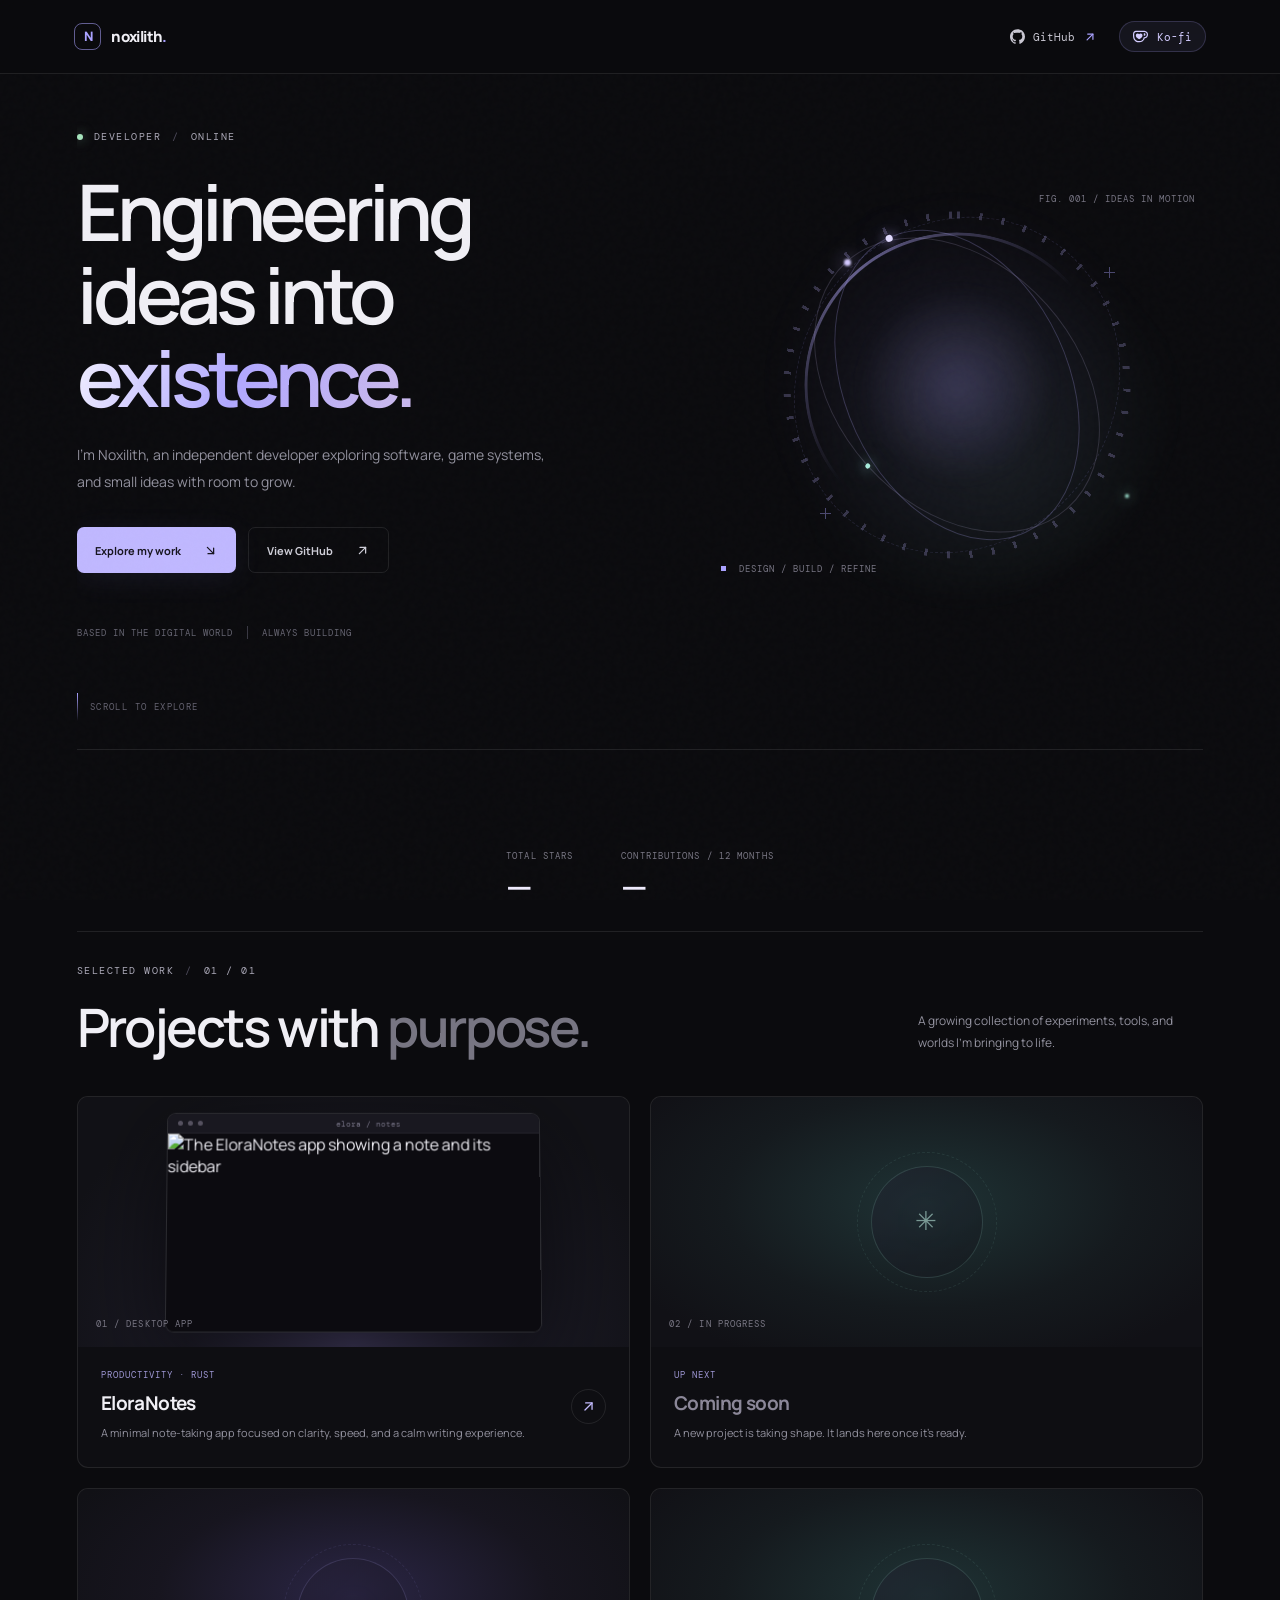
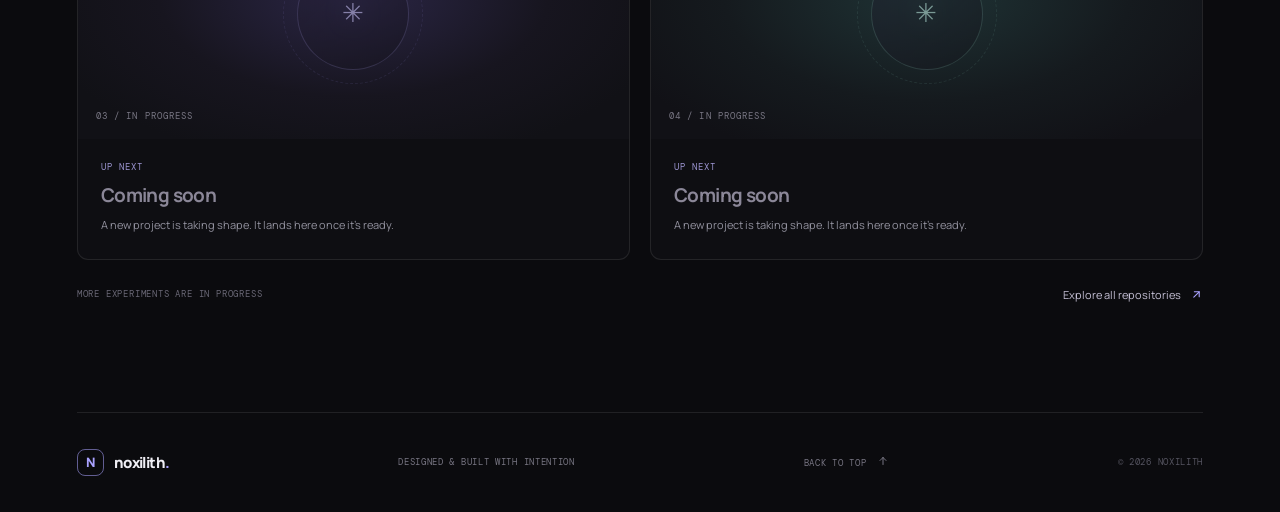
==== commit f3c0a60a: "Use Tabler icons for the arrows and stop sideways scroll on phones Unicode arrows could render as em" ====
--- a/index.html
+++ b/index.html
@@ -20,7 +20,7 @@
       <a class="top-link" href="https://github.com/noxilith" target="_blank" rel="noreferrer">
         <svg class="top-icon" viewBox="0 0 24 24" aria-hidden="true" focusable="false"><path d="M12 .297c-6.63 0-12 5.373-12 12 0 5.303 3.438 9.8 8.205 11.385.6.113.82-.258.82-.577 0-.285-.01-1.04-.015-2.04-3.338.724-4.042-1.61-4.042-1.61C4.422 18.07 3.633 17.7 3.633 17.7c-1.087-.744.084-.729.084-.729 1.205.084 1.838 1.236 1.838 1.236 1.07 1.835 2.809 1.305 3.495.998.108-.776.417-1.305.76-1.605-2.665-.3-5.466-1.332-5.466-5.93 0-1.31.465-2.38 1.235-3.22-.135-.303-.54-1.523.105-3.176 0 0 1.005-.322 3.3 1.23.96-.267 1.98-.399 3-.405 1.02.006 2.04.138 3 .405 2.28-1.552 3.285-1.23 3.285-1.23.645 1.653.24 2.873.12 3.176.765.84 1.23 1.91 1.23 3.22 0 4.61-2.805 5.625-5.475 5.92.42.36.81 1.096.81 2.22 0 1.606-.015 2.896-.015 3.286 0 .315.21.69.825.57C20.565 22.092 24 17.592 24 12.297c0-6.627-5.373-12-12-12"/></svg>
         <span class="top-label">GitHub</span>
-        <span class="arrow" aria-hidden="true">↗</span>
+        <svg class="icon arrow" viewBox="0 0 24 24" aria-hidden="true" focusable="false"><path d="M17 7l-10 10"/><path d="M8 7l9 0l0 9"/></svg>
       </a>
       <a class="top-link top-kofi" href="https://ko-fi.com/noxilith" target="_blank" rel="noreferrer">
         <svg class="top-icon" viewBox="0 0 24 24" aria-hidden="true" focusable="false"><path d="M11.351 2.715c-2.7 0-4.986.025-6.83.26C2.078 3.285 0 5.154 0 8.61c0 3.506.182 6.13 1.585 8.493 1.584 2.701 4.233 4.182 7.662 4.182h.83c4.209 0 6.494-2.234 7.637-4a9.5 9.5 0 0 0 1.091-2.338C21.792 14.688 24 12.22 24 9.208v-.415c0-3.247-2.13-5.507-5.792-5.87-1.558-.156-2.65-.208-6.857-.208m0 1.947c4.208 0 5.09.052 6.571.182 2.624.311 4.13 1.584 4.13 4v.39c0 2.156-1.792 3.844-3.87 3.844h-.935l-.156.649c-.208 1.013-.597 1.818-1.039 2.546-.909 1.428-2.545 3.064-5.922 3.064h-.805c-2.571 0-4.831-.883-6.078-3.195-1.09-2-1.298-4.155-1.298-7.506 0-2.181.857-3.402 3.012-3.714 1.533-.233 3.559-.26 6.39-.26m6.547 2.287c-.416 0-.65.234-.65.546v2.935c0 .311.234.545.65.545 1.324 0 2.051-.754 2.051-2s-.727-2.026-2.052-2.026m-10.39.182c-1.818 0-3.013 1.48-3.013 3.142 0 1.533.858 2.857 1.949 3.897.727.701 1.87 1.429 2.649 1.896a1.47 1.47 0 0 0 1.507 0c.78-.467 1.922-1.195 2.623-1.896 1.117-1.039 1.974-2.364 1.974-3.897 0-1.662-1.247-3.142-3.039-3.142-1.065 0-1.792.545-2.338 1.298-.493-.753-1.246-1.298-2.312-1.298"/></svg>
@@ -36,8 +36,8 @@
         <h1>Engineering<br>ideas into<br><span class="gradient-text">existence.</span></h1>
         <p class="hero-intro">I’m Noxilith, an independent developer exploring software, game systems, and small ideas with room to grow.</p>
         <div class="hero-actions">
-          <a class="button button-primary" href="#work">Explore my work <span aria-hidden="true">↘</span></a>
-          <a class="button button-quiet" href="https://github.com/noxilith" target="_blank" rel="noreferrer">View GitHub <span aria-hidden="true">↗</span></a>
+          <a class="button button-primary" href="#work">Explore my work <svg class="icon" viewBox="0 0 24 24" aria-hidden="true" focusable="false"><path d="M7 7l10 10"/><path d="M17 8l0 9l-9 0"/></svg></a>
+          <a class="button button-quiet" href="https://github.com/noxilith" target="_blank" rel="noreferrer">View GitHub <svg class="icon" viewBox="0 0 24 24" aria-hidden="true" focusable="false"><path d="M17 7l-10 10"/><path d="M8 7l9 0l0 9"/></svg></a>
         </div>
         <div class="hero-meta"><span>BASED IN THE DIGITAL WORLD</span><span class="meta-divider"></span><span>ALWAYS BUILDING</span></div>
       </div>
@@ -79,7 +79,7 @@
             </div>
             <span class="visual-index">01 / DESKTOP APP</span>
           </div>
-          <div class="project-info"><div><div class="project-type">PRODUCTIVITY · RUST</div><h3>EloraNotes</h3><p>A minimal note-taking app focused on clarity, speed, and a calm writing experience.</p></div><a class="round-link" href="https://github.com/noxilith/EloraNotes" target="_blank" rel="noreferrer" aria-label="View EloraNotes on GitHub">↗</a></div>
+          <div class="project-info"><div><div class="project-type">PRODUCTIVITY · RUST</div><h3>EloraNotes</h3><p>A minimal note-taking app focused on clarity, speed, and a calm writing experience.</p></div><a class="round-link" href="https://github.com/noxilith/EloraNotes" target="_blank" rel="noreferrer" aria-label="View EloraNotes on GitHub"><svg class="icon" viewBox="0 0 24 24" aria-hidden="true" focusable="false"><path d="M17 7l-10 10"/><path d="M8 7l9 0l0 9"/></svg></a></div>
         </article>
         <article class="project-card project-placeholder reveal">
           <div class="project-visual auto-visual tone-b"><div class="auto-ring"><span>✳</span></div><span class="visual-index">02 / IN PROGRESS</span></div>
@@ -94,10 +94,10 @@
           <div class="project-info"><div><div class="project-type">UP NEXT</div><h3>Coming soon</h3><p>A new project is taking shape. It lands here once it’s ready.</p></div></div>
         </article>
       </div>
-      <div class="work-footer reveal"><span>MORE EXPERIMENTS ARE IN PROGRESS</span><a href="https://github.com/noxilith" target="_blank" rel="noreferrer">Explore all repositories <span>↗</span></a></div>
+      <div class="work-footer reveal"><span>MORE EXPERIMENTS ARE IN PROGRESS</span><a href="https://github.com/noxilith" target="_blank" rel="noreferrer">Explore all repositories <svg class="icon" viewBox="0 0 24 24" aria-hidden="true" focusable="false"><path d="M17 7l-10 10"/><path d="M8 7l9 0l0 9"/></svg></a></div>
     </section>
   </main>
 
-  <footer class="footer section-wrap"><a class="wordmark" href="#home"><span class="mark"><span class="mark-initial">N</span><img class="mark-avatar" src="https://github.com/noxilith.png?size=120" alt="" width="27" height="27" onerror="this.remove()"></span><span>noxilith<span class="dot">.</span></span></a><span>DESIGNED & BUILT WITH INTENTION</span><a href="#home">BACK TO TOP ↑</a><span class="copyright">© <span id="year"></span> NOXILITH</span></footer>
+  <footer class="footer section-wrap"><a class="wordmark" href="#home"><span class="mark"><span class="mark-initial">N</span><img class="mark-avatar" src="https://github.com/noxilith.png?size=120" alt="" width="27" height="27" onerror="this.remove()"></span><span>noxilith<span class="dot">.</span></span></a><span>DESIGNED & BUILT WITH INTENTION</span><a href="#home">BACK TO TOP <svg class="icon" viewBox="0 0 24 24" aria-hidden="true" focusable="false"><path d="M12 5l0 14"/><path d="M18 11l-6 -6"/><path d="M6 11l6 -6"/></svg></a><span class="copyright">© <span id="year"></span> NOXILITH</span></footer>
 </body>
 </html>
--- a/style.css
+++ b/style.css
@@ -1,8 +1,8 @@
 /* Noxilith portfolio — edit this file to customize the design. */
 :root{--bg:#0b0b0e;--panel:#111115;--panel2:#15151b;--text:#f0eff5;--muted:#92919e;--soft:#c7c5d0;--line:rgba(255,255,255,.09);--accent:#aaa2ff;--accent2:#d1baff;--mono:"DM Mono",monospace;--sans:"Manrope",sans-serif}
 *{box-sizing:border-box}html{scroll-behavior:smooth;scroll-padding-top:84px}body{margin:0;background:var(--bg);color:var(--text);font-family:var(--sans);-webkit-font-smoothing:antialiased;overflow-x:hidden}a{color:inherit;text-decoration:none}::selection{background:rgba(170,162,255,.35);color:white}.noise{position:fixed;inset:0;pointer-events:none;z-index:10;opacity:.035;background-image:url("data:image/svg+xml,%3Csvg viewBox='0 0 180 180' xmlns='http://www.w3.org/2000/svg'%3E%3Cfilter id='n'%3E%3CfeTurbulence type='fractalNoise' baseFrequency='.9' numOctaves='3' stitchTiles='stitch'/%3E%3C/filter%3E%3Crect width='100%25' height='100%25' filter='url(%23n)' opacity='.5'/%3E%3C/svg%3E")}
-.topbar{height:74px;display:flex;align-items:center;justify-content:space-between;padding:0 max(5.8vw,24px);border-bottom:1px solid var(--line);position:sticky;top:0;z-index:20;background:rgba(11,11,14,.78);backdrop-filter:blur(18px)}.wordmark{display:inline-flex;align-items:center;gap:10px;font-size:15px;font-weight:800;letter-spacing:-.6px}.mark{position:relative;overflow:hidden;width:27px;height:27px;border:1px solid rgba(170,162,255,.55);display:grid;place-items:center;border-radius:8px;color:var(--accent);font-size:13px}.mark-initial{line-height:1}.mark-avatar{position:absolute;inset:0;width:100%;height:100%;object-fit:cover;border-radius:inherit;display:block}.dot{color:var(--accent)}.nav{display:flex;gap:36px;margin-left:8%;font-size:12px;color:#a7a5b1}.nav a,.top-link,.footer a{transition:color .2s}.nav a:hover,.top-link:hover,.footer a:hover{color:var(--accent)}.top-link{display:inline-flex;align-items:center;gap:8px;font:11px var(--mono);color:#c9c7d2}.top-link .arrow{color:var(--accent)}.top-actions{display:flex;align-items:center;gap:22px}.top-icon{width:15px;height:15px;display:block;flex:0 0 auto;fill:currentColor}.top-kofi{gap:9px;padding:7px 13px;border:1px solid #aaa2ff33;border-radius:99px;background:#aaa2ff12;color:#d3ccff}.top-kofi:hover{background:#aaa2ff1f;border-color:#aaa2ff59;color:#e6e1ff}.menu-toggle{display:none;background:none;border:0}.section-wrap{width:min(1160px,88%);margin:0 auto}.hero{min-height:650px;position:relative;display:grid;grid-template-columns:1fr .85fr;align-items:center;padding:56px 0 110px;gap:5%}.hero-copy{position:relative;z-index:2}.eyebrow{font:10px var(--mono);letter-spacing:1.5px;color:#aaa8b7;display:flex;align-items:center;gap:11px}.eyebrow .sep{color:#4f4c5c}.status-dot{height:6px;width:6px;border-radius:50%;background:#a6e4bd;box-shadow:0 0 12px #a6e4bd88}.hero h1{font-size:clamp(48px,6.1vw,82px);line-height:1.06;letter-spacing:-5px;margin:27px 0 24px;font-weight:600}.gradient-text{background:linear-gradient(110deg,#f1efff 2%,#b1a8ff 48%,#c8b8ee 90%);-webkit-background-clip:text;background-clip:text;color:transparent}.hero-intro{max-width:475px;color:var(--muted);font-size:14px;line-height:1.9;margin:0}.hero-actions{display:flex;align-items:center;gap:12px;margin-top:32px}.button{height:46px;padding:0 18px;display:inline-flex;align-items:center;justify-content:center;gap:22px;border-radius:7px;font-size:11px;font-weight:700;transition:transform .25s,background .25s,border-color .25s}.button:hover{transform:translateY(-2px)}.button-primary{background:#c0b8ff;color:#17151f;box-shadow:0 6px 30px #9e94ff14}.button-primary:hover{background:#d4ceff}.button-quiet{border:1px solid var(--line);color:#cfced8}.button-quiet:hover{border-color:#77718f}.hero-meta{display:flex;gap:14px;align-items:center;margin-top:53px;font:9px var(--mono);letter-spacing:1px;color:#666572}.meta-divider{height:13px;width:1px;background:#393843}.hero-art{height:420px;position:relative;display:grid;place-items:center;isolation:isolate}.hero-art:before{content:"";position:absolute;width:430px;height:430px;border-radius:50%;background:radial-gradient(circle,#9a8dff17,transparent 64%),radial-gradient(circle at 62% 70%,#8fe3d00d,transparent 54%);filter:blur(12px)}.core-halo{position:absolute;width:218px;height:218px;border-radius:50%;background:radial-gradient(circle,#b3a8ff33,transparent 62%);filter:blur(10px);animation:halo 8s ease-in-out infinite}.art-ticks{position:absolute;width:352px;height:352px;border-radius:50%;background:repeating-conic-gradient(from 0deg,#bdb4ff3d 0deg 1deg,transparent 1deg 7.6deg);-webkit-mask:radial-gradient(circle,transparent 0 166px,#000 167px,#000 173px,transparent 174px);mask:radial-gradient(circle,transparent 0 166px,#000 167px,#000 173px,transparent 174px);animation:drift 120s linear infinite}.art-arc{position:absolute;width:306px;height:306px;border-radius:50%;background:conic-gradient(from 200deg,transparent 0deg,#b8adff00 30deg,#b8adff80 118deg,#8fe3d000 210deg,transparent 360deg);-webkit-mask:radial-gradient(circle,transparent 0 149px,#000 150px,#000 152px,transparent 153px);mask:radial-gradient(circle,transparent 0 149px,#000 150px,#000 152px,transparent 153px);animation:drift 26s linear infinite}.core{width:116px;height:116px;display:grid;place-items:center;z-index:2}.core-avatar{width:116px;height:116px;border-radius:50%;object-fit:cover;display:block;box-shadow:0 0 0 1px #ffffff2b,0 14px 38px #000a,0 0 46px #9185ff5c}.orbit{position:absolute;border:1px solid #aaa2ff26;border-radius:50%;transform:rotate(var(--rot,-25deg));animation:drift var(--dur,32s) linear infinite;animation-direction:var(--dir,normal)}.orbit-a{--rot:-25deg;--dur:32s;width:224px;height:326px;border-color:#b4aaff3d}.orbit-b{--rot:48deg;--dur:46s;--dir:reverse;width:332px;height:242px;border-color:#d7caff29}.orbit-c{--rot:-55deg;--dur:74s;width:346px;height:316px;border-style:dashed;border-color:#aaa2ff21}.satellite{position:absolute;top:-3.5px;left:50%;width:7px;height:7px;margin-left:-3.5px;border-radius:50%;background:#e2dbff;box-shadow:0 0 12px #b9adff,0 0 30px #9185ffb3}.orbit-b .satellite{top:auto;bottom:-2.5px;width:5px;height:5px;margin-left:-2.5px;background:#a9ecdc;box-shadow:0 0 12px #9ce3d0,0 0 26px #9ce3d099}.orb{position:absolute;border-radius:50%;filter:blur(1px);animation:float 6s ease-in-out infinite}.orb-one{width:7px;height:7px;background:#d4caff;box-shadow:0 0 18px #b8adff;top:20%;left:27%}.orb-two{width:4px;height:4px;background:#9ce3d0;box-shadow:0 0 13px #9ce3d0;bottom:23%;right:15%;animation-delay:-3s}.art-label{position:absolute;font:9px var(--mono);letter-spacing:1px;color:#777583}.art-label span{color:var(--accent);margin:0 4px}.label-top{top:18px;right:8px}.label-bottom{bottom:20px;left:5px;display:flex;align-items:center;gap:9px}.tiny-square{width:5px;height:5px;background:var(--accent);display:inline-block}.crosshair{position:absolute;width:11px;height:11px;opacity:.4}.crosshair:before,.crosshair:after{content:"";position:absolute;background:#aaa2ff}.crosshair:before{height:1px;width:11px;top:5px}.crosshair:after{height:11px;width:1px;left:5px}.crosshair-one{top:22%;right:18%}.crosshair-two{bottom:18%;left:22%}.scroll-cue{position:absolute;bottom:28px;left:0;display:flex;align-items:center;gap:12px;font:9px var(--mono);letter-spacing:1.4px;color:#646270}.scroll-cue span{height:28px;width:1px;background:linear-gradient(var(--accent),transparent)}
-.work{padding:100px 0 110px;border-top:1px solid var(--line)}.stats{display:flex;flex-wrap:wrap;align-items:flex-start;justify-content:center;gap:26px 56px;padding-bottom:28px;margin-bottom:32px;border-bottom:1px solid var(--line)}.stat-group{display:flex;align-items:center;gap:48px}.stat{display:flex;flex-direction:column;gap:7px;min-width:0}.stat-label{font:9px var(--mono);letter-spacing:1.1px;color:#797784;white-space:nowrap}.stat-value{font-size:34px;line-height:1;font-weight:600;letter-spacing:-1.6px;color:#eeeafc;font-variant-numeric:tabular-nums}.stat-heatmap{gap:10px;align-items:flex-start}.heatmap{display:grid;grid-auto-flow:column;grid-template-rows:repeat(7,12px);grid-auto-columns:12px;gap:3px}.heatmap span{border-radius:2px}.heatmap[hidden],.heatmap-legend[hidden],.stat-heatmap[hidden]{display:none}.lvl-0{background:#191820}.lvl-1{background:#332c55}.lvl-2{background:#6155b8}.lvl-3{background:#8f84ff}.lvl-4{background:#cfc8ff}.heatmap-legend{display:flex;align-items:center;gap:5px;font:8px var(--mono);letter-spacing:1px;color:#6a6875}.heatmap-legend i{width:8px;height:8px;border-radius:2px;display:block}.section-heading{display:flex;align-items:end;justify-content:space-between;margin-bottom:38px}.section-heading h2,.about h2,.contact h2{font-size:clamp(34px,4.3vw,53px);line-height:1.15;letter-spacing:-2.4px;font-weight:600;margin:20px 0 0}.muted{color:#777582}.section-heading>p{font-size:12px;color:var(--muted);line-height:1.8;max-width:285px;margin:0 0 5px}.project-grid{display:grid;grid-template-columns:1fr 1fr;gap:20px}.project-card{border:1px solid var(--line);border-radius:11px;overflow:hidden;background:#0e0e12;transition:transform .3s,border-color .3s;display:flex;flex-direction:column}.project-card:hover{transform:translateY(-5px);border-color:#aaa2ff42}.project-featured{grid-column:span 2}.project-visual{height:250px;position:relative;overflow:hidden;display:grid;place-items:center;background:#121219}.project-featured .project-visual{height:200px}.project-featured .visual-window{transform:perspective(900px) rotateX(3deg) translateY(-10px) scale(.76)}.project-featured .project-info{padding:16px 19px 18px}.visual-index{position:absolute;bottom:17px;left:18px;font:9px var(--mono);letter-spacing:1.1px;color:#797784}.visual-elora{background:radial-gradient(ellipse at 50% 100%,#403a5c 0%,#1a1924 43%,#111116 82%)}.visual-window{width:68%;max-width:550px;height:220px;border:1px solid #ffffff1c;border-radius:9px;overflow:hidden;background:#111116;box-shadow:0 20px 90px #0009;transform:perspective(900px) rotateX(3deg)}.window-bar{height:20px;background:#191820;border-bottom:1px solid #ffffff0c;display:flex;align-items:center;padding:0 10px;gap:5px}.window-bar span{height:5px;width:5px;background:#55515f;border-radius:50%}.window-bar i{font:8px var(--mono);color:#777486;font-style:normal;margin-left:auto;margin-right:auto}.window-shot{display:block;width:100%;height:calc(100% - 20px);object-fit:cover;object-position:top center;background:#0c0b10}.visual-veylith{background:radial-gradient(ellipse at center,#30213d 0%,#151019 45%,#101014 80%)}.sigil{width:100px;height:100px;border:1px solid #d6b5ff66;display:grid;place-items:center;position:relative;transform:rotate(45deg);box-shadow:0 0 60px #b46dff0e}.sigil span{font-size:56px;font-weight:500;color:#e0c6ff;transform:rotate(-45deg);text-shadow:0 0 30px #c69bff44}.sigil i,.sigil b{position:absolute;border:1px solid #c69bff35;inset:-15px}.sigil b{inset:-28px;transform:rotate(22deg);border-color:#c69bff22}.rune{position:absolute;color:#d5b6ff66;font-size:17px}.rune-one{top:26%;left:27%}.rune-two{bottom:25%;right:27%;font-size:24px}.visual-vyron{background:radial-gradient(ellipse at 60% 0%,#25253a,#101014 68%)}.vyron-ui{display:flex;width:67%;max-width:360px;height:170px;background:#101015;border:1px solid #ffffff19;border-radius:8px;overflow:hidden;box-shadow:0 20px 70px #0008;transform:perspective(700px) rotateY(-7deg) rotateX(2deg)}.vyron-sidebar{width:45px;background:#15151d;border-right:1px solid #ffffff0b;display:flex;flex-direction:column;align-items:center;padding:12px 0;gap:13px}.mini-v{font-size:15px;color:#c1b7ff;margin-bottom:5px}.vyron-sidebar i{height:10px;width:10px;border:1px solid #565267;border-radius:3px}.vyron-main{padding:14px;flex:1}.vyron-top{height:5px;width:45%;background:#343341;margin-bottom:15px}.vyron-title{font:12px var(--mono);letter-spacing:2px;color:#eeeafc;margin-bottom:13px}.vyron-title span{font-size:7px;color:#817c97}.module-row{height:27px;border-top:1px solid #ffffff0c;display:flex;align-items:center;justify-content:space-between;font-size:7px;color:#aaa7b8}.module-row b{font:7px var(--mono);color:#b9b0ff;background:#aaa2ff13;padding:4px 6px;border-radius:3px}.auto-visual{background:radial-gradient(ellipse at 50% 42%,#2b2646 0%,#17151f 50%,#111116 84%)}.auto-visual.tone-b{background:radial-gradient(ellipse at 50% 42%,#1f3335 0%,#151a1e 52%,#111116 86%)}.auto-ring{width:112px;height:112px;border-radius:50%;border:1px solid #b7adff4d;display:grid;place-items:center;position:relative;background:linear-gradient(135deg,#241f33aa,#11101699);box-shadow:0 0 70px #9185ff1f,inset 0 0 26px #b7aaff14;z-index:1}.auto-ring:before{content:"";position:absolute;inset:-15px;border-radius:50%;border:1px dashed #aaa2ff2e;animation:spin 60s linear infinite}.auto-ring span{font:500 36px var(--mono);letter-spacing:1px;color:#d3cdff;text-shadow:0 0 28px #b1a8ff55}.tone-b .auto-ring{border-color:#9ce3d04a;box-shadow:0 0 70px #8fe3d01f,inset 0 0 26px #9ce3d014}.tone-b .auto-ring:before{border-color:#9ce3d02e}.tone-b .auto-ring span{color:#c6f2e8;text-shadow:0 0 28px #9ce3d04d}.project-placeholder .auto-ring{opacity:.55;box-shadow:none}.project-placeholder .auto-ring span{font-size:26px}.project-placeholder h3{color:#8b8798}.project-placeholder:hover{transform:none;border-color:var(--line)}.project-info{padding:22px 23px 24px;display:flex;align-items:center;justify-content:space-between;gap:18px;flex:1}.project-type{font:9px var(--mono);letter-spacing:1px;color:#9d96d3;display:flex;align-items:center;gap:5px}.project-type .star{font-size:14px;line-height:1;color:#c8c0ff;position:relative;top:-1.5px}.project-type .star-count{font-size:10px;letter-spacing:.5px;color:#b6aede}.project-info h3{font-size:19px;letter-spacing:-.6px;margin:9px 0 7px}.project-info p{max-width:500px;font-size:11px;line-height:1.8;color:var(--muted);margin:0}.round-link{width:35px;height:35px;flex:0 0 35px;display:grid;place-items:center;border:1px solid var(--line);border-radius:50%;color:#c4bcff;font-size:16px;transition:background .2s,transform .2s}.round-link:hover{background:#aaa2ff17;transform:rotate(45deg)}.work-footer{display:flex;justify-content:space-between;align-items:center;padding-top:27px;color:#696775;font:9px var(--mono);letter-spacing:.8px}.work-footer a{color:#c5c0d5;letter-spacing:0;font:11px var(--sans)}.work-footer a span{color:var(--accent);margin-left:7px}
+.topbar{height:74px;display:flex;align-items:center;justify-content:space-between;padding:0 max(5.8vw,24px);border-bottom:1px solid var(--line);position:sticky;top:0;z-index:20;background:rgba(11,11,14,.78);backdrop-filter:blur(18px)}.wordmark{display:inline-flex;align-items:center;gap:10px;font-size:15px;font-weight:800;letter-spacing:-.6px}.mark{position:relative;overflow:hidden;width:27px;height:27px;border:1px solid rgba(170,162,255,.55);display:grid;place-items:center;border-radius:8px;color:var(--accent);font-size:13px}.mark-initial{line-height:1}.mark-avatar{position:absolute;inset:0;width:100%;height:100%;object-fit:cover;border-radius:inherit;display:block}.dot{color:var(--accent)}.nav{display:flex;gap:36px;margin-left:8%;font-size:12px;color:#a7a5b1}.nav a,.top-link,.footer a{transition:color .2s}.nav a:hover,.top-link:hover,.footer a:hover{color:var(--accent)}.top-link{display:inline-flex;align-items:center;gap:8px;font:11px var(--mono);color:#c9c7d2}.top-link .arrow{color:var(--accent)}.top-actions{display:flex;align-items:center;gap:22px}.top-icon{width:15px;height:15px;display:block;flex:0 0 auto;fill:currentColor}.top-kofi{gap:9px;padding:7px 13px;border:1px solid #aaa2ff33;border-radius:99px;background:#aaa2ff12;color:#d3ccff}.top-kofi:hover{background:#aaa2ff1f;border-color:#aaa2ff59;color:#e6e1ff}.menu-toggle{display:none;background:none;border:0}.section-wrap{width:min(1160px,88%);margin:0 auto}.hero{min-height:650px;position:relative;display:grid;grid-template-columns:1fr .85fr;align-items:center;padding:56px 0 110px;gap:5%;overflow:clip}.hero-copy{position:relative;z-index:2}.eyebrow{font:10px var(--mono);letter-spacing:1.5px;color:#aaa8b7;display:flex;align-items:center;gap:11px}.eyebrow .sep{color:#4f4c5c}.status-dot{height:6px;width:6px;border-radius:50%;background:#a6e4bd;box-shadow:0 0 12px #a6e4bd88}.hero h1{font-size:clamp(48px,6.1vw,82px);line-height:1.06;letter-spacing:-5px;margin:27px 0 24px;font-weight:600}.gradient-text{background:linear-gradient(110deg,#f1efff 2%,#b1a8ff 48%,#c8b8ee 90%);-webkit-background-clip:text;background-clip:text;color:transparent}.hero-intro{max-width:475px;color:var(--muted);font-size:14px;line-height:1.9;margin:0}.hero-actions{display:flex;align-items:center;gap:12px;margin-top:32px}.button{height:46px;padding:0 18px;display:inline-flex;align-items:center;justify-content:center;gap:22px;border-radius:7px;font-size:11px;font-weight:700;transition:transform .25s,background .25s,border-color .25s}.button:hover{transform:translateY(-2px)}.button-primary{background:#c0b8ff;color:#17151f;box-shadow:0 6px 30px #9e94ff14}.button-primary:hover{background:#d4ceff}.button-quiet{border:1px solid var(--line);color:#cfced8}.button-quiet:hover{border-color:#77718f}.hero-meta{display:flex;gap:14px;align-items:center;margin-top:53px;font:9px var(--mono);letter-spacing:1px;color:#666572}.meta-divider{height:13px;width:1px;background:#393843}.hero-art{height:420px;position:relative;display:grid;place-items:center;isolation:isolate}.hero-art:before{content:"";position:absolute;width:min(430px,100%);height:min(430px,100%);border-radius:50%;background:radial-gradient(circle,#9a8dff17,transparent 64%),radial-gradient(circle at 62% 70%,#8fe3d00d,transparent 54%);filter:blur(12px)}.core-halo{position:absolute;width:218px;height:218px;border-radius:50%;background:radial-gradient(circle,#b3a8ff33,transparent 62%);filter:blur(10px);animation:halo 8s ease-in-out infinite}.art-ticks{position:absolute;width:352px;height:352px;border-radius:50%;background:repeating-conic-gradient(from 0deg,#bdb4ff3d 0deg 1deg,transparent 1deg 7.6deg);-webkit-mask:radial-gradient(circle,transparent 0 166px,#000 167px,#000 173px,transparent 174px);mask:radial-gradient(circle,transparent 0 166px,#000 167px,#000 173px,transparent 174px);animation:drift 120s linear infinite}.art-arc{position:absolute;width:306px;height:306px;border-radius:50%;background:conic-gradient(from 200deg,transparent 0deg,#b8adff00 30deg,#b8adff80 118deg,#8fe3d000 210deg,transparent 360deg);-webkit-mask:radial-gradient(circle,transparent 0 149px,#000 150px,#000 152px,transparent 153px);mask:radial-gradient(circle,transparent 0 149px,#000 150px,#000 152px,transparent 153px);animation:drift 26s linear infinite}.core{width:116px;height:116px;display:grid;place-items:center;z-index:2}.core-avatar{width:116px;height:116px;border-radius:50%;object-fit:cover;display:block;box-shadow:0 0 0 1px #ffffff2b,0 14px 38px #000a,0 0 46px #9185ff5c}.orbit{position:absolute;border:1px solid #aaa2ff26;border-radius:50%;transform:rotate(var(--rot,-25deg));animation:drift var(--dur,32s) linear infinite;animation-direction:var(--dir,normal)}.orbit-a{--rot:-25deg;--dur:32s;width:224px;height:326px;border-color:#b4aaff3d}.orbit-b{--rot:48deg;--dur:46s;--dir:reverse;width:332px;height:242px;border-color:#d7caff29}.orbit-c{--rot:-55deg;--dur:74s;width:346px;height:316px;border-style:dashed;border-color:#aaa2ff21}.satellite{position:absolute;top:-3.5px;left:50%;width:7px;height:7px;margin-left:-3.5px;border-radius:50%;background:#e2dbff;box-shadow:0 0 12px #b9adff,0 0 30px #9185ffb3}.orbit-b .satellite{top:auto;bottom:-2.5px;width:5px;height:5px;margin-left:-2.5px;background:#a9ecdc;box-shadow:0 0 12px #9ce3d0,0 0 26px #9ce3d099}.orb{position:absolute;border-radius:50%;filter:blur(1px);animation:float 6s ease-in-out infinite}.orb-one{width:7px;height:7px;background:#d4caff;box-shadow:0 0 18px #b8adff;top:20%;left:27%}.orb-two{width:4px;height:4px;background:#9ce3d0;box-shadow:0 0 13px #9ce3d0;bottom:23%;right:15%;animation-delay:-3s}.art-label{position:absolute;font:9px var(--mono);letter-spacing:1px;color:#777583}.art-label span{color:var(--accent);margin:0 4px}.label-top{top:18px;right:8px}.label-bottom{bottom:20px;left:5px;display:flex;align-items:center;gap:9px}.tiny-square{width:5px;height:5px;background:var(--accent);display:inline-block}.crosshair{position:absolute;width:11px;height:11px;opacity:.4}.crosshair:before,.crosshair:after{content:"";position:absolute;background:#aaa2ff}.crosshair:before{height:1px;width:11px;top:5px}.crosshair:after{height:11px;width:1px;left:5px}.crosshair-one{top:22%;right:18%}.crosshair-two{bottom:18%;left:22%}.scroll-cue{position:absolute;bottom:28px;left:0;display:flex;align-items:center;gap:12px;font:9px var(--mono);letter-spacing:1.4px;color:#646270}.scroll-cue span{height:28px;width:1px;background:linear-gradient(var(--accent),transparent)}
+.work{padding:100px 0 110px;border-top:1px solid var(--line)}.stats{display:flex;flex-wrap:wrap;align-items:flex-start;justify-content:center;gap:26px 56px;padding-bottom:28px;margin-bottom:32px;border-bottom:1px solid var(--line)}.stat-group{display:flex;align-items:center;gap:48px}.stat{display:flex;flex-direction:column;gap:7px;min-width:0}.stat-label{font:9px var(--mono);letter-spacing:1.1px;color:#797784;white-space:nowrap}.stat-value{font-size:34px;line-height:1;font-weight:600;letter-spacing:-1.6px;color:#eeeafc;font-variant-numeric:tabular-nums}.stat-heatmap{gap:10px;align-items:flex-start}.heatmap{display:grid;grid-auto-flow:column;grid-template-rows:repeat(7,12px);grid-auto-columns:12px;gap:3px}.heatmap span{border-radius:2px}.heatmap[hidden],.heatmap-legend[hidden],.stat-heatmap[hidden]{display:none}.lvl-0{background:#191820}.lvl-1{background:#332c55}.lvl-2{background:#6155b8}.lvl-3{background:#8f84ff}.lvl-4{background:#cfc8ff}.heatmap-legend{display:flex;align-items:center;gap:5px;font:8px var(--mono);letter-spacing:1px;color:#6a6875}.heatmap-legend i{width:8px;height:8px;border-radius:2px;display:block}.section-heading{display:flex;align-items:end;justify-content:space-between;margin-bottom:38px}.section-heading h2,.about h2,.contact h2{font-size:clamp(34px,4.3vw,53px);line-height:1.15;letter-spacing:-2.4px;font-weight:600;margin:20px 0 0}.muted{color:#777582}.section-heading>p{font-size:12px;color:var(--muted);line-height:1.8;max-width:285px;margin:0 0 5px}.project-grid{display:grid;grid-template-columns:1fr 1fr;gap:20px}.project-card{border:1px solid var(--line);border-radius:11px;overflow:hidden;background:#0e0e12;transition:transform .3s,border-color .3s;display:flex;flex-direction:column}.project-card:hover{transform:translateY(-5px);border-color:#aaa2ff42}.project-featured{grid-column:span 2}.project-visual{height:250px;position:relative;overflow:hidden;display:grid;place-items:center;background:#121219}.project-featured .project-visual{height:200px}.project-featured .visual-window{transform:perspective(900px) rotateX(3deg) translateY(-10px) scale(.76)}.project-featured .project-info{padding:16px 19px 18px}.visual-index{position:absolute;bottom:17px;left:18px;font:9px var(--mono);letter-spacing:1.1px;color:#797784}.visual-elora{background:radial-gradient(ellipse at 50% 100%,#403a5c 0%,#1a1924 43%,#111116 82%)}.visual-window{width:68%;max-width:550px;height:220px;border:1px solid #ffffff1c;border-radius:9px;overflow:hidden;background:#111116;box-shadow:0 20px 90px #0009;transform:perspective(900px) rotateX(3deg)}.window-bar{height:20px;background:#191820;border-bottom:1px solid #ffffff0c;display:flex;align-items:center;padding:0 10px;gap:5px}.window-bar span{height:5px;width:5px;background:#55515f;border-radius:50%}.window-bar i{font:8px var(--mono);color:#777486;font-style:normal;margin-left:auto;margin-right:auto}.window-shot{display:block;width:100%;height:calc(100% - 20px);object-fit:cover;object-position:top center;background:#0c0b10}.visual-veylith{background:radial-gradient(ellipse at center,#30213d 0%,#151019 45%,#101014 80%)}.sigil{width:100px;height:100px;border:1px solid #d6b5ff66;display:grid;place-items:center;position:relative;transform:rotate(45deg);box-shadow:0 0 60px #b46dff0e}.sigil span{font-size:56px;font-weight:500;color:#e0c6ff;transform:rotate(-45deg);text-shadow:0 0 30px #c69bff44}.sigil i,.sigil b{position:absolute;border:1px solid #c69bff35;inset:-15px}.sigil b{inset:-28px;transform:rotate(22deg);border-color:#c69bff22}.rune{position:absolute;color:#d5b6ff66;font-size:17px}.rune-one{top:26%;left:27%}.rune-two{bottom:25%;right:27%;font-size:24px}.visual-vyron{background:radial-gradient(ellipse at 60% 0%,#25253a,#101014 68%)}.vyron-ui{display:flex;width:67%;max-width:360px;height:170px;background:#101015;border:1px solid #ffffff19;border-radius:8px;overflow:hidden;box-shadow:0 20px 70px #0008;transform:perspective(700px) rotateY(-7deg) rotateX(2deg)}.vyron-sidebar{width:45px;background:#15151d;border-right:1px solid #ffffff0b;display:flex;flex-direction:column;align-items:center;padding:12px 0;gap:13px}.mini-v{font-size:15px;color:#c1b7ff;margin-bottom:5px}.vyron-sidebar i{height:10px;width:10px;border:1px solid #565267;border-radius:3px}.vyron-main{padding:14px;flex:1}.vyron-top{height:5px;width:45%;background:#343341;margin-bottom:15px}.vyron-title{font:12px var(--mono);letter-spacing:2px;color:#eeeafc;margin-bottom:13px}.vyron-title span{font-size:7px;color:#817c97}.module-row{height:27px;border-top:1px solid #ffffff0c;display:flex;align-items:center;justify-content:space-between;font-size:7px;color:#aaa7b8}.module-row b{font:7px var(--mono);color:#b9b0ff;background:#aaa2ff13;padding:4px 6px;border-radius:3px}.auto-visual{background:radial-gradient(ellipse at 50% 42%,#2b2646 0%,#17151f 50%,#111116 84%)}.auto-visual.tone-b{background:radial-gradient(ellipse at 50% 42%,#1f3335 0%,#151a1e 52%,#111116 86%)}.auto-ring{width:112px;height:112px;border-radius:50%;border:1px solid #b7adff4d;display:grid;place-items:center;position:relative;background:linear-gradient(135deg,#241f33aa,#11101699);box-shadow:0 0 70px #9185ff1f,inset 0 0 26px #b7aaff14;z-index:1}.auto-ring:before{content:"";position:absolute;inset:-15px;border-radius:50%;border:1px dashed #aaa2ff2e;animation:spin 60s linear infinite}.auto-ring span{font:500 36px var(--mono);letter-spacing:1px;color:#d3cdff;text-shadow:0 0 28px #b1a8ff55}.tone-b .auto-ring{border-color:#9ce3d04a;box-shadow:0 0 70px #8fe3d01f,inset 0 0 26px #9ce3d014}.tone-b .auto-ring:before{border-color:#9ce3d02e}.tone-b .auto-ring span{color:#c6f2e8;text-shadow:0 0 28px #9ce3d04d}.project-placeholder .auto-ring{opacity:.55;box-shadow:none}.project-placeholder .auto-ring span{font-size:26px}.project-placeholder h3{color:#8b8798}.project-placeholder:hover{transform:none;border-color:var(--line)}.project-info{padding:22px 23px 24px;display:flex;align-items:center;justify-content:space-between;gap:18px;flex:1}.project-type{font:9px var(--mono);letter-spacing:1px;color:#9d96d3;display:flex;align-items:center;gap:5px}.project-type .star{font-size:14px;line-height:1;color:#c8c0ff;position:relative;top:-1.5px}.project-type .star-count{font-size:10px;letter-spacing:.5px;color:#b6aede}.project-info h3{font-size:19px;letter-spacing:-.6px;margin:9px 0 7px}.project-info p{max-width:500px;font-size:11px;line-height:1.8;color:var(--muted);margin:0}.round-link{width:35px;height:35px;flex:0 0 35px;display:grid;place-items:center;border:1px solid var(--line);border-radius:50%;color:#c4bcff;font-size:16px;transition:background .2s,transform .2s}.round-link:hover{background:#aaa2ff17;transform:rotate(45deg)}.work-footer{display:flex;justify-content:space-between;align-items:center;padding-top:27px;color:#696775;font:9px var(--mono);letter-spacing:.8px}.work-footer a{color:#c5c0d5;letter-spacing:0;font:11px var(--sans)}
 .about{padding:100px 0;border-top:1px solid var(--line);display:grid;grid-template-columns:.75fr 1.25fr;gap:8%}.about-content h2{margin:0 0 26px}.about-content>p{max-width:600px;color:var(--muted);font-size:13px;line-height:1.95}.principles{margin-top:36px;border-top:1px solid var(--line);display:grid;grid-template-columns:repeat(3,1fr);gap:18px;padding-top:19px}.principles div{display:flex;flex-direction:column;gap:9px}.principles span{font:9px var(--mono);color:var(--accent)}.principles b{font-size:11px;font-weight:600}.principles small{font-size:10px;color:#777582}
 .contact{padding:30px 0 100px}.contact-panel{position:relative;overflow:hidden;border:1px solid #aaa2ff22;border-radius:13px;padding:58px 7%;background:linear-gradient(115deg,#14131b,#111116 65%,#15131e)}.contact-glow{position:absolute;width:420px;height:420px;right:-100px;top:-220px;border-radius:50%;background:#9f8cff0d;filter:blur(35px)}.contact h2{font-size:clamp(40px,5.2vw,65px);margin:22px 0 17px;position:relative}.contact p{font-size:12px;color:var(--muted);margin-bottom:25px}.contact-asterisk{position:absolute;right:10%;top:36%;font-size:120px;color:#c5b9ff0a;animation:spin 45s linear infinite}
 .footer{min-height:100px;border-top:1px solid var(--line);display:flex;align-items:center;justify-content:space-between;gap:20px}.footer>span,.footer>a:not(.wordmark){font:9px var(--mono);letter-spacing:.7px;color:#777582}.footer .copyright{color:#555460}
@@ -12,3 +12,11 @@
 @media(max-width:800px){.stats{flex-direction:column;align-items:stretch;gap:24px}.stat-group{justify-content:center;gap:40px}.stat-heatmap{align-items:center}.stat-value{font-size:30px}.topbar{height:64px}.nav{gap:20px;margin-left:0}.hero{grid-template-columns:1fr;gap:20px;padding-top:36px;min-height:auto}.hero-copy{padding-top:10px}.hero h1{font-size:clamp(48px,10vw,76px);letter-spacing:-3px}.hero-art{height:330px;grid-row:1}.hero-copy{grid-row:2}.scroll-cue{display:none}.hero-meta{margin-top:35px}.section-heading{align-items:start;gap:20px;flex-direction:column}.section-heading>p{max-width:420px}.project-featured{grid-column:span 2}.about{grid-template-columns:1fr;gap:30px}.about-label{margin-bottom:0}.contact-panel{padding:45px 7%}.footer{flex-wrap:wrap;padding:24px 0}.footer>span:first-of-type{display:none}}
 @media(max-width:560px){.section-wrap{width:88%}.topbar{padding:0 6%}.nav{display:none;position:absolute;top:64px;left:0;right:0;padding:22px 6%;background:#101014;border-bottom:1px solid var(--line);flex-direction:column;gap:20px}.nav.open{display:flex}.top-actions{gap:16px}.menu-toggle{display:flex;flex-direction:column;gap:5px;padding:8px}.menu-toggle span{display:block;width:18px;height:1px;background:#d7d3e6}.hero{padding-top:26px;padding-bottom:75px}.hero-art{height:285px}.orbit-a{width:190px;height:270px}.orbit-b{width:265px;height:200px}.orbit-c{width:310px;height:245px}.core{width:82px;height:82px;border-radius:24px}.core-avatar{width:82px;height:82px}.core-halo{width:158px;height:158px}.art-ticks{width:246px;height:246px;-webkit-mask:radial-gradient(circle,transparent 0 115px,#000 116px,#000 121px,transparent 122px);mask:radial-gradient(circle,transparent 0 115px,#000 116px,#000 121px,transparent 122px)}.art-arc{width:218px;height:218px;-webkit-mask:radial-gradient(circle,transparent 0 105px,#000 106px,#000 108px,transparent 109px);mask:radial-gradient(circle,transparent 0 105px,#000 106px,#000 108px,transparent 109px)}.orbit-c{width:296px;height:262px}.art-label{font-size:7px}.hero h1{font-size:51px}.hero-intro{font-size:13px}.hero-actions{align-items:stretch;flex-wrap:wrap}.button{height:44px}.hero-meta{font-size:7px;gap:9px;letter-spacing:.6px}.work,.about{padding:70px 0}.stats{padding-bottom:22px;margin-bottom:26px;gap:18px}.stat-label{font-size:8px}.stat-value{font-size:26px;letter-spacing:-1px}.heatmap{grid-template-rows:repeat(7,8px);grid-auto-columns:8px;gap:2px}.heatmap-legend{display:none}.section-heading h2,.about h2{font-size:38px}.project-grid{grid-template-columns:1fr;gap:14px}.project-featured{grid-column:auto}.project-visual,.project-featured .project-visual{height:225px}.project-featured .project-visual{height:170px}.project-featured .visual-window{transform:perspective(900px) rotateX(3deg) translateY(-5px) scale(.76)}.visual-window{width:83%;height:180px}.project-info{padding:19px 17px}.project-info p{font-size:10px}.work-footer{align-items:flex-start;gap:15px;flex-direction:column}.principles{grid-template-columns:1fr;gap:18px}.principles div{display:grid;grid-template-columns:25px 1fr;gap:5px 10px}.principles span{grid-row:span 2}.principles small{grid-column:2}.contact{padding-bottom:65px}.contact-panel{padding:38px 7%}.contact h2{font-size:43px}.contact-asterisk{right:-15px;top:55%;font-size:90px}.footer{gap:16px}.footer>span,.footer>a:not(.wordmark){font-size:8px}.footer .copyright{width:100%}}
 @media(prefers-reduced-motion:reduce){*,*::before,*::after{scroll-behavior:auto!important;animation-duration:.01ms!important;animation-iteration-count:1!important;transition-duration:.01ms!important}.reveal{opacity:1;transform:none}}
+
+/* Tabler icons */
+.icon{display:block;width:16px;height:16px;flex:0 0 auto;fill:none;stroke:currentColor;stroke-width:2;stroke-linecap:round;stroke-linejoin:round}
+.top-link .icon{width:14px;height:14px}
+.button .icon{width:15px;height:15px}
+.round-link .icon{width:17px;height:17px;stroke-width:1.8}
+.work-footer a .icon{display:inline-block;width:13px;height:13px;margin-left:7px;color:var(--accent);vertical-align:-2px}
+.footer .icon{display:inline-block;width:12px;height:12px;margin-left:5px;vertical-align:-1px}
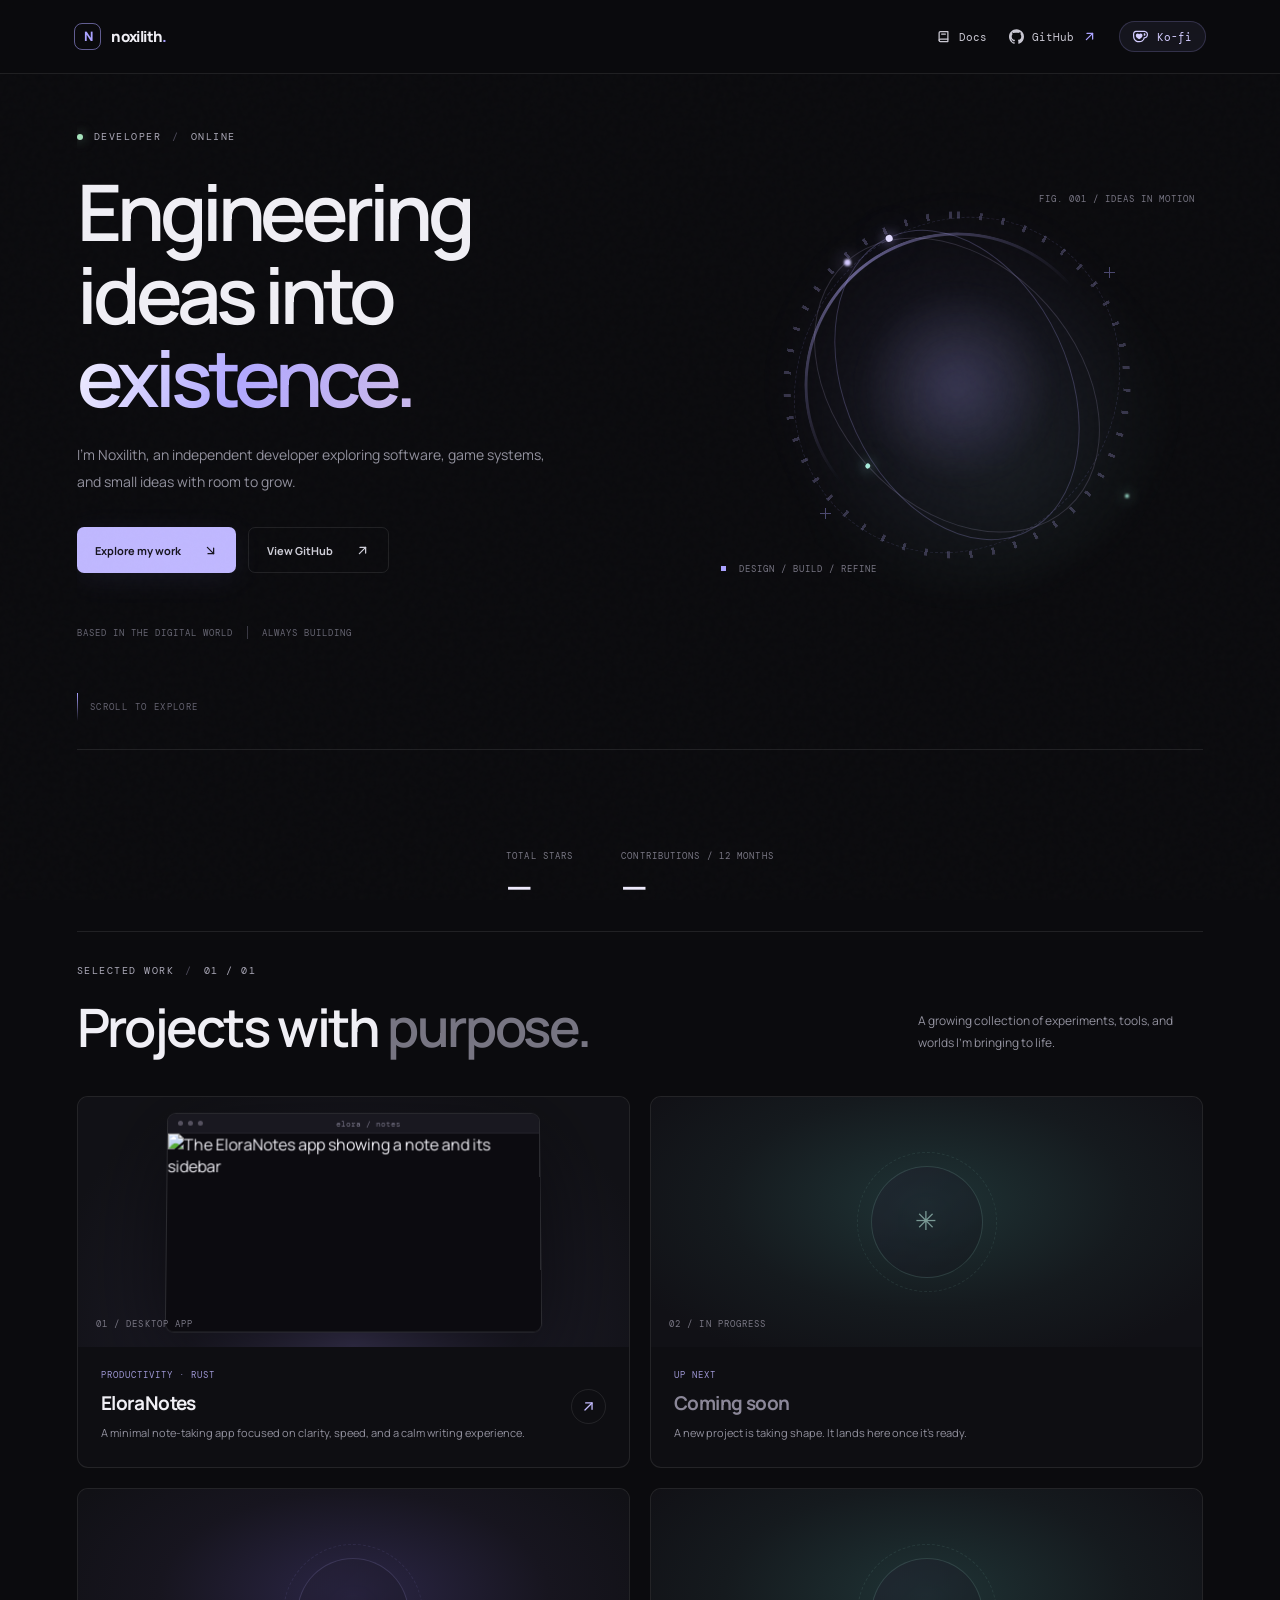
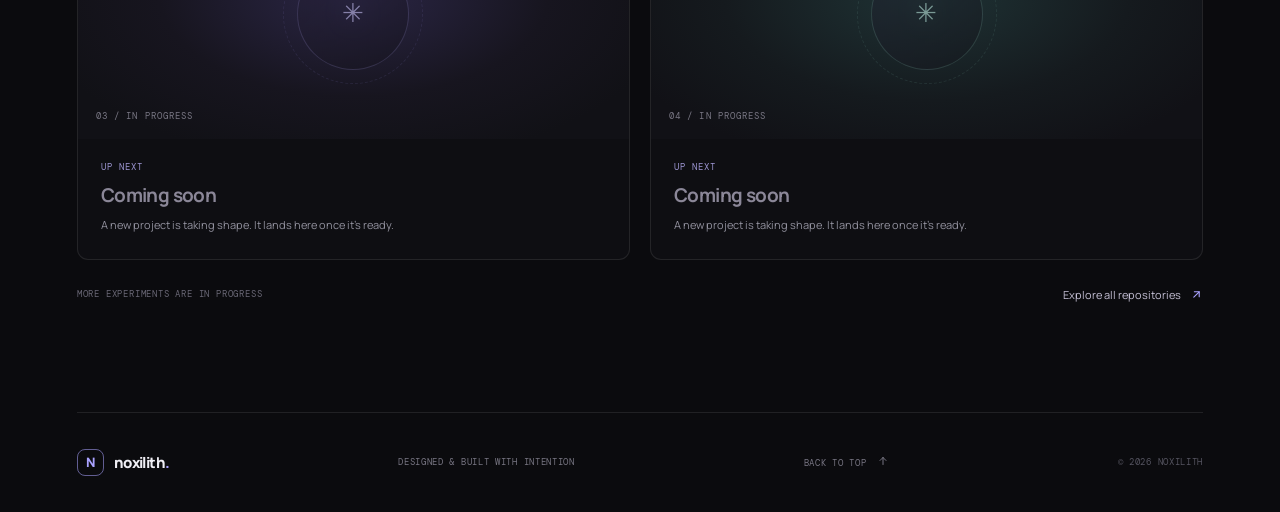
==== commit 584eb7aa: "Add an /docs section for EloraNotes Documentation written from the project README: overview, feature" ====
--- a/index.html
+++ b/index.html
@@ -17,6 +17,10 @@
   <header class="topbar">
     <a class="wordmark" href="#home" aria-label="Noxilith home"><span class="mark"><span class="mark-initial">N</span><img class="mark-avatar" src="https://github.com/noxilith.png?size=120" alt="" width="27" height="27" onerror="this.remove()"></span><span>noxilith<span class="dot">.</span></span></a>
     <div class="top-actions">
+      <a class="top-link top-secondary" href="docs/" aria-label="Documentation">
+        <svg class="icon" viewBox="0 0 24 24" aria-hidden="true" focusable="false"><path d="M19 4v16h-12a2 2 0 0 1 -2 -2v-12a2 2 0 0 1 2 -2h12"/><path d="M19 16h-12a2 2 0 0 0 -2 2"/><path d="M9 8h6"/></svg>
+        <span class="top-label">Docs</span>
+      </a>
       <a class="top-link" href="https://github.com/noxilith" target="_blank" rel="noreferrer">
         <svg class="top-icon" viewBox="0 0 24 24" aria-hidden="true" focusable="false"><path d="M12 .297c-6.63 0-12 5.373-12 12 0 5.303 3.438 9.8 8.205 11.385.6.113.82-.258.82-.577 0-.285-.01-1.04-.015-2.04-3.338.724-4.042-1.61-4.042-1.61C4.422 18.07 3.633 17.7 3.633 17.7c-1.087-.744.084-.729.084-.729 1.205.084 1.838 1.236 1.838 1.236 1.07 1.835 2.809 1.305 3.495.998.108-.776.417-1.305.76-1.605-2.665-.3-5.466-1.332-5.466-5.93 0-1.31.465-2.38 1.235-3.22-.135-.303-.54-1.523.105-3.176 0 0 1.005-.322 3.3 1.23.96-.267 1.98-.399 3-.405 1.02.006 2.04.138 3 .405 2.28-1.552 3.285-1.23 3.285-1.23.645 1.653.24 2.873.12 3.176.765.84 1.23 1.91 1.23 3.22 0 4.61-2.805 5.625-5.475 5.92.42.36.81 1.096.81 2.22 0 1.606-.015 2.896-.015 3.286 0 .315.21.69.825.57C20.565 22.092 24 17.592 24 12.297c0-6.627-5.373-12-12-12"/></svg>
         <span class="top-label">GitHub</span>
--- a/style.css
+++ b/style.css
@@ -1,7 +1,7 @@
 /* Noxilith portfolio — edit this file to customize the design. */
 :root{--bg:#0b0b0e;--panel:#111115;--panel2:#15151b;--text:#f0eff5;--muted:#92919e;--soft:#c7c5d0;--line:rgba(255,255,255,.09);--accent:#aaa2ff;--accent2:#d1baff;--mono:"DM Mono",monospace;--sans:"Manrope",sans-serif}
 *{box-sizing:border-box}html{scroll-behavior:smooth;scroll-padding-top:84px}body{margin:0;background:var(--bg);color:var(--text);font-family:var(--sans);-webkit-font-smoothing:antialiased;overflow-x:hidden}a{color:inherit;text-decoration:none}::selection{background:rgba(170,162,255,.35);color:white}.noise{position:fixed;inset:0;pointer-events:none;z-index:10;opacity:.035;background-image:url("data:image/svg+xml,%3Csvg viewBox='0 0 180 180' xmlns='http://www.w3.org/2000/svg'%3E%3Cfilter id='n'%3E%3CfeTurbulence type='fractalNoise' baseFrequency='.9' numOctaves='3' stitchTiles='stitch'/%3E%3C/filter%3E%3Crect width='100%25' height='100%25' filter='url(%23n)' opacity='.5'/%3E%3C/svg%3E")}
-.topbar{height:74px;display:flex;align-items:center;justify-content:space-between;padding:0 max(5.8vw,24px);border-bottom:1px solid var(--line);position:sticky;top:0;z-index:20;background:rgba(11,11,14,.78);backdrop-filter:blur(18px)}.wordmark{display:inline-flex;align-items:center;gap:10px;font-size:15px;font-weight:800;letter-spacing:-.6px}.mark{position:relative;overflow:hidden;width:27px;height:27px;border:1px solid rgba(170,162,255,.55);display:grid;place-items:center;border-radius:8px;color:var(--accent);font-size:13px}.mark-initial{line-height:1}.mark-avatar{position:absolute;inset:0;width:100%;height:100%;object-fit:cover;border-radius:inherit;display:block}.dot{color:var(--accent)}.nav{display:flex;gap:36px;margin-left:8%;font-size:12px;color:#a7a5b1}.nav a,.top-link,.footer a{transition:color .2s}.nav a:hover,.top-link:hover,.footer a:hover{color:var(--accent)}.top-link{display:inline-flex;align-items:center;gap:8px;font:11px var(--mono);color:#c9c7d2}.top-link .arrow{color:var(--accent)}.top-actions{display:flex;align-items:center;gap:22px}.top-icon{width:15px;height:15px;display:block;flex:0 0 auto;fill:currentColor}.top-kofi{gap:9px;padding:7px 13px;border:1px solid #aaa2ff33;border-radius:99px;background:#aaa2ff12;color:#d3ccff}.top-kofi:hover{background:#aaa2ff1f;border-color:#aaa2ff59;color:#e6e1ff}.menu-toggle{display:none;background:none;border:0}.section-wrap{width:min(1160px,88%);margin:0 auto}.hero{min-height:650px;position:relative;display:grid;grid-template-columns:1fr .85fr;align-items:center;padding:56px 0 110px;gap:5%;overflow:clip}.hero-copy{position:relative;z-index:2}.eyebrow{font:10px var(--mono);letter-spacing:1.5px;color:#aaa8b7;display:flex;align-items:center;gap:11px}.eyebrow .sep{color:#4f4c5c}.status-dot{height:6px;width:6px;border-radius:50%;background:#a6e4bd;box-shadow:0 0 12px #a6e4bd88}.hero h1{font-size:clamp(48px,6.1vw,82px);line-height:1.06;letter-spacing:-5px;margin:27px 0 24px;font-weight:600}.gradient-text{background:linear-gradient(110deg,#f1efff 2%,#b1a8ff 48%,#c8b8ee 90%);-webkit-background-clip:text;background-clip:text;color:transparent}.hero-intro{max-width:475px;color:var(--muted);font-size:14px;line-height:1.9;margin:0}.hero-actions{display:flex;align-items:center;gap:12px;margin-top:32px}.button{height:46px;padding:0 18px;display:inline-flex;align-items:center;justify-content:center;gap:22px;border-radius:7px;font-size:11px;font-weight:700;transition:transform .25s,background .25s,border-color .25s}.button:hover{transform:translateY(-2px)}.button-primary{background:#c0b8ff;color:#17151f;box-shadow:0 6px 30px #9e94ff14}.button-primary:hover{background:#d4ceff}.button-quiet{border:1px solid var(--line);color:#cfced8}.button-quiet:hover{border-color:#77718f}.hero-meta{display:flex;gap:14px;align-items:center;margin-top:53px;font:9px var(--mono);letter-spacing:1px;color:#666572}.meta-divider{height:13px;width:1px;background:#393843}.hero-art{height:420px;position:relative;display:grid;place-items:center;isolation:isolate}.hero-art:before{content:"";position:absolute;width:min(430px,100%);height:min(430px,100%);border-radius:50%;background:radial-gradient(circle,#9a8dff17,transparent 64%),radial-gradient(circle at 62% 70%,#8fe3d00d,transparent 54%);filter:blur(12px)}.core-halo{position:absolute;width:218px;height:218px;border-radius:50%;background:radial-gradient(circle,#b3a8ff33,transparent 62%);filter:blur(10px);animation:halo 8s ease-in-out infinite}.art-ticks{position:absolute;width:352px;height:352px;border-radius:50%;background:repeating-conic-gradient(from 0deg,#bdb4ff3d 0deg 1deg,transparent 1deg 7.6deg);-webkit-mask:radial-gradient(circle,transparent 0 166px,#000 167px,#000 173px,transparent 174px);mask:radial-gradient(circle,transparent 0 166px,#000 167px,#000 173px,transparent 174px);animation:drift 120s linear infinite}.art-arc{position:absolute;width:306px;height:306px;border-radius:50%;background:conic-gradient(from 200deg,transparent 0deg,#b8adff00 30deg,#b8adff80 118deg,#8fe3d000 210deg,transparent 360deg);-webkit-mask:radial-gradient(circle,transparent 0 149px,#000 150px,#000 152px,transparent 153px);mask:radial-gradient(circle,transparent 0 149px,#000 150px,#000 152px,transparent 153px);animation:drift 26s linear infinite}.core{width:116px;height:116px;display:grid;place-items:center;z-index:2}.core-avatar{width:116px;height:116px;border-radius:50%;object-fit:cover;display:block;box-shadow:0 0 0 1px #ffffff2b,0 14px 38px #000a,0 0 46px #9185ff5c}.orbit{position:absolute;border:1px solid #aaa2ff26;border-radius:50%;transform:rotate(var(--rot,-25deg));animation:drift var(--dur,32s) linear infinite;animation-direction:var(--dir,normal)}.orbit-a{--rot:-25deg;--dur:32s;width:224px;height:326px;border-color:#b4aaff3d}.orbit-b{--rot:48deg;--dur:46s;--dir:reverse;width:332px;height:242px;border-color:#d7caff29}.orbit-c{--rot:-55deg;--dur:74s;width:346px;height:316px;border-style:dashed;border-color:#aaa2ff21}.satellite{position:absolute;top:-3.5px;left:50%;width:7px;height:7px;margin-left:-3.5px;border-radius:50%;background:#e2dbff;box-shadow:0 0 12px #b9adff,0 0 30px #9185ffb3}.orbit-b .satellite{top:auto;bottom:-2.5px;width:5px;height:5px;margin-left:-2.5px;background:#a9ecdc;box-shadow:0 0 12px #9ce3d0,0 0 26px #9ce3d099}.orb{position:absolute;border-radius:50%;filter:blur(1px);animation:float 6s ease-in-out infinite}.orb-one{width:7px;height:7px;background:#d4caff;box-shadow:0 0 18px #b8adff;top:20%;left:27%}.orb-two{width:4px;height:4px;background:#9ce3d0;box-shadow:0 0 13px #9ce3d0;bottom:23%;right:15%;animation-delay:-3s}.art-label{position:absolute;font:9px var(--mono);letter-spacing:1px;color:#777583}.art-label span{color:var(--accent);margin:0 4px}.label-top{top:18px;right:8px}.label-bottom{bottom:20px;left:5px;display:flex;align-items:center;gap:9px}.tiny-square{width:5px;height:5px;background:var(--accent);display:inline-block}.crosshair{position:absolute;width:11px;height:11px;opacity:.4}.crosshair:before,.crosshair:after{content:"";position:absolute;background:#aaa2ff}.crosshair:before{height:1px;width:11px;top:5px}.crosshair:after{height:11px;width:1px;left:5px}.crosshair-one{top:22%;right:18%}.crosshair-two{bottom:18%;left:22%}.scroll-cue{position:absolute;bottom:28px;left:0;display:flex;align-items:center;gap:12px;font:9px var(--mono);letter-spacing:1.4px;color:#646270}.scroll-cue span{height:28px;width:1px;background:linear-gradient(var(--accent),transparent)}
+.topbar{height:74px;display:flex;align-items:center;justify-content:space-between;padding:0 max(5.8vw,24px);border-bottom:1px solid var(--line);position:sticky;top:0;z-index:20;background:rgba(11,11,14,.78);backdrop-filter:blur(18px)}.wordmark{display:inline-flex;align-items:center;gap:10px;font-size:15px;font-weight:800;letter-spacing:-.6px}.mark{position:relative;overflow:hidden;width:27px;height:27px;border:1px solid rgba(170,162,255,.55);display:grid;place-items:center;border-radius:8px;color:var(--accent);font-size:13px}.mark-initial{line-height:1}.mark-avatar{position:absolute;inset:0;width:100%;height:100%;object-fit:cover;border-radius:inherit;display:block}.dot{color:var(--accent)}.nav{display:flex;gap:36px;margin-left:8%;font-size:12px;color:#a7a5b1}.nav a,.top-link,.footer a{transition:color .2s}.nav a:hover,.top-link:hover,.footer a:hover{color:var(--accent)}.top-link{display:inline-flex;align-items:center;gap:8px;font:11px var(--mono);color:#c9c7d2;white-space:nowrap}.top-link .arrow{color:var(--accent)}.top-actions{display:flex;align-items:center;gap:22px}.top-icon{width:15px;height:15px;display:block;flex:0 0 auto;fill:currentColor}.top-kofi{gap:9px;padding:7px 13px;border:1px solid #aaa2ff33;border-radius:99px;background:#aaa2ff12;color:#d3ccff;white-space:nowrap}.top-kofi:hover{background:#aaa2ff1f;border-color:#aaa2ff59;color:#e6e1ff}.menu-toggle{display:none;background:none;border:0}.section-wrap{width:min(1160px,88%);margin:0 auto}.hero{min-height:650px;position:relative;display:grid;grid-template-columns:1fr .85fr;align-items:center;padding:56px 0 110px;gap:5%;overflow:clip}.hero-copy{position:relative;z-index:2}.eyebrow{font:10px var(--mono);letter-spacing:1.5px;color:#aaa8b7;display:flex;align-items:center;gap:11px}.eyebrow .sep{color:#4f4c5c}.status-dot{height:6px;width:6px;border-radius:50%;background:#a6e4bd;box-shadow:0 0 12px #a6e4bd88}.hero h1{font-size:clamp(48px,6.1vw,82px);line-height:1.06;letter-spacing:-5px;margin:27px 0 24px;font-weight:600}.gradient-text{background:linear-gradient(110deg,#f1efff 2%,#b1a8ff 48%,#c8b8ee 90%);-webkit-background-clip:text;background-clip:text;color:transparent}.hero-intro{max-width:475px;color:var(--muted);font-size:14px;line-height:1.9;margin:0}.hero-actions{display:flex;align-items:center;gap:12px;margin-top:32px}.button{height:46px;padding:0 18px;display:inline-flex;align-items:center;justify-content:center;gap:22px;border-radius:7px;font-size:11px;font-weight:700;transition:transform .25s,background .25s,border-color .25s}.button:hover{transform:translateY(-2px)}.button-primary{background:#c0b8ff;color:#17151f;box-shadow:0 6px 30px #9e94ff14}.button-primary:hover{background:#d4ceff}.button-quiet{border:1px solid var(--line);color:#cfced8}.button-quiet:hover{border-color:#77718f}.hero-meta{display:flex;gap:14px;align-items:center;margin-top:53px;font:9px var(--mono);letter-spacing:1px;color:#666572}.meta-divider{height:13px;width:1px;background:#393843}.hero-art{height:420px;position:relative;display:grid;place-items:center;isolation:isolate}.hero-art:before{content:"";position:absolute;width:min(430px,100%);height:min(430px,100%);border-radius:50%;background:radial-gradient(circle,#9a8dff17,transparent 64%),radial-gradient(circle at 62% 70%,#8fe3d00d,transparent 54%);filter:blur(12px)}.core-halo{position:absolute;width:218px;height:218px;border-radius:50%;background:radial-gradient(circle,#b3a8ff33,transparent 62%);filter:blur(10px);animation:halo 8s ease-in-out infinite}.art-ticks{position:absolute;width:352px;height:352px;border-radius:50%;background:repeating-conic-gradient(from 0deg,#bdb4ff3d 0deg 1deg,transparent 1deg 7.6deg);-webkit-mask:radial-gradient(circle,transparent 0 166px,#000 167px,#000 173px,transparent 174px);mask:radial-gradient(circle,transparent 0 166px,#000 167px,#000 173px,transparent 174px);animation:drift 120s linear infinite}.art-arc{position:absolute;width:306px;height:306px;border-radius:50%;background:conic-gradient(from 200deg,transparent 0deg,#b8adff00 30deg,#b8adff80 118deg,#8fe3d000 210deg,transparent 360deg);-webkit-mask:radial-gradient(circle,transparent 0 149px,#000 150px,#000 152px,transparent 153px);mask:radial-gradient(circle,transparent 0 149px,#000 150px,#000 152px,transparent 153px);animation:drift 26s linear infinite}.core{width:116px;height:116px;display:grid;place-items:center;z-index:2}.core-avatar{width:116px;height:116px;border-radius:50%;object-fit:cover;display:block;box-shadow:0 0 0 1px #ffffff2b,0 14px 38px #000a,0 0 46px #9185ff5c}.orbit{position:absolute;border:1px solid #aaa2ff26;border-radius:50%;transform:rotate(var(--rot,-25deg));animation:drift var(--dur,32s) linear infinite;animation-direction:var(--dir,normal)}.orbit-a{--rot:-25deg;--dur:32s;width:224px;height:326px;border-color:#b4aaff3d}.orbit-b{--rot:48deg;--dur:46s;--dir:reverse;width:332px;height:242px;border-color:#d7caff29}.orbit-c{--rot:-55deg;--dur:74s;width:346px;height:316px;border-style:dashed;border-color:#aaa2ff21}.satellite{position:absolute;top:-3.5px;left:50%;width:7px;height:7px;margin-left:-3.5px;border-radius:50%;background:#e2dbff;box-shadow:0 0 12px #b9adff,0 0 30px #9185ffb3}.orbit-b .satellite{top:auto;bottom:-2.5px;width:5px;height:5px;margin-left:-2.5px;background:#a9ecdc;box-shadow:0 0 12px #9ce3d0,0 0 26px #9ce3d099}.orb{position:absolute;border-radius:50%;filter:blur(1px);animation:float 6s ease-in-out infinite}.orb-one{width:7px;height:7px;background:#d4caff;box-shadow:0 0 18px #b8adff;top:20%;left:27%}.orb-two{width:4px;height:4px;background:#9ce3d0;box-shadow:0 0 13px #9ce3d0;bottom:23%;right:15%;animation-delay:-3s}.art-label{position:absolute;font:9px var(--mono);letter-spacing:1px;color:#777583}.art-label span{color:var(--accent);margin:0 4px}.label-top{top:18px;right:8px}.label-bottom{bottom:20px;left:5px;display:flex;align-items:center;gap:9px}.tiny-square{width:5px;height:5px;background:var(--accent);display:inline-block}.crosshair{position:absolute;width:11px;height:11px;opacity:.4}.crosshair:before,.crosshair:after{content:"";position:absolute;background:#aaa2ff}.crosshair:before{height:1px;width:11px;top:5px}.crosshair:after{height:11px;width:1px;left:5px}.crosshair-one{top:22%;right:18%}.crosshair-two{bottom:18%;left:22%}.scroll-cue{position:absolute;bottom:28px;left:0;display:flex;align-items:center;gap:12px;font:9px var(--mono);letter-spacing:1.4px;color:#646270}.scroll-cue span{height:28px;width:1px;background:linear-gradient(var(--accent),transparent)}
 .work{padding:100px 0 110px;border-top:1px solid var(--line)}.stats{display:flex;flex-wrap:wrap;align-items:flex-start;justify-content:center;gap:26px 56px;padding-bottom:28px;margin-bottom:32px;border-bottom:1px solid var(--line)}.stat-group{display:flex;align-items:center;gap:48px}.stat{display:flex;flex-direction:column;gap:7px;min-width:0}.stat-label{font:9px var(--mono);letter-spacing:1.1px;color:#797784;white-space:nowrap}.stat-value{font-size:34px;line-height:1;font-weight:600;letter-spacing:-1.6px;color:#eeeafc;font-variant-numeric:tabular-nums}.stat-heatmap{gap:10px;align-items:flex-start}.heatmap{display:grid;grid-auto-flow:column;grid-template-rows:repeat(7,12px);grid-auto-columns:12px;gap:3px}.heatmap span{border-radius:2px}.heatmap[hidden],.heatmap-legend[hidden],.stat-heatmap[hidden]{display:none}.lvl-0{background:#191820}.lvl-1{background:#332c55}.lvl-2{background:#6155b8}.lvl-3{background:#8f84ff}.lvl-4{background:#cfc8ff}.heatmap-legend{display:flex;align-items:center;gap:5px;font:8px var(--mono);letter-spacing:1px;color:#6a6875}.heatmap-legend i{width:8px;height:8px;border-radius:2px;display:block}.section-heading{display:flex;align-items:end;justify-content:space-between;margin-bottom:38px}.section-heading h2,.about h2,.contact h2{font-size:clamp(34px,4.3vw,53px);line-height:1.15;letter-spacing:-2.4px;font-weight:600;margin:20px 0 0}.muted{color:#777582}.section-heading>p{font-size:12px;color:var(--muted);line-height:1.8;max-width:285px;margin:0 0 5px}.project-grid{display:grid;grid-template-columns:1fr 1fr;gap:20px}.project-card{border:1px solid var(--line);border-radius:11px;overflow:hidden;background:#0e0e12;transition:transform .3s,border-color .3s;display:flex;flex-direction:column}.project-card:hover{transform:translateY(-5px);border-color:#aaa2ff42}.project-featured{grid-column:span 2}.project-visual{height:250px;position:relative;overflow:hidden;display:grid;place-items:center;background:#121219}.project-featured .project-visual{height:200px}.project-featured .visual-window{transform:perspective(900px) rotateX(3deg) translateY(-10px) scale(.76)}.project-featured .project-info{padding:16px 19px 18px}.visual-index{position:absolute;bottom:17px;left:18px;font:9px var(--mono);letter-spacing:1.1px;color:#797784}.visual-elora{background:radial-gradient(ellipse at 50% 100%,#403a5c 0%,#1a1924 43%,#111116 82%)}.visual-window{width:68%;max-width:550px;height:220px;border:1px solid #ffffff1c;border-radius:9px;overflow:hidden;background:#111116;box-shadow:0 20px 90px #0009;transform:perspective(900px) rotateX(3deg)}.window-bar{height:20px;background:#191820;border-bottom:1px solid #ffffff0c;display:flex;align-items:center;padding:0 10px;gap:5px}.window-bar span{height:5px;width:5px;background:#55515f;border-radius:50%}.window-bar i{font:8px var(--mono);color:#777486;font-style:normal;margin-left:auto;margin-right:auto}.window-shot{display:block;width:100%;height:calc(100% - 20px);object-fit:cover;object-position:top center;background:#0c0b10}.visual-veylith{background:radial-gradient(ellipse at center,#30213d 0%,#151019 45%,#101014 80%)}.sigil{width:100px;height:100px;border:1px solid #d6b5ff66;display:grid;place-items:center;position:relative;transform:rotate(45deg);box-shadow:0 0 60px #b46dff0e}.sigil span{font-size:56px;font-weight:500;color:#e0c6ff;transform:rotate(-45deg);text-shadow:0 0 30px #c69bff44}.sigil i,.sigil b{position:absolute;border:1px solid #c69bff35;inset:-15px}.sigil b{inset:-28px;transform:rotate(22deg);border-color:#c69bff22}.rune{position:absolute;color:#d5b6ff66;font-size:17px}.rune-one{top:26%;left:27%}.rune-two{bottom:25%;right:27%;font-size:24px}.visual-vyron{background:radial-gradient(ellipse at 60% 0%,#25253a,#101014 68%)}.vyron-ui{display:flex;width:67%;max-width:360px;height:170px;background:#101015;border:1px solid #ffffff19;border-radius:8px;overflow:hidden;box-shadow:0 20px 70px #0008;transform:perspective(700px) rotateY(-7deg) rotateX(2deg)}.vyron-sidebar{width:45px;background:#15151d;border-right:1px solid #ffffff0b;display:flex;flex-direction:column;align-items:center;padding:12px 0;gap:13px}.mini-v{font-size:15px;color:#c1b7ff;margin-bottom:5px}.vyron-sidebar i{height:10px;width:10px;border:1px solid #565267;border-radius:3px}.vyron-main{padding:14px;flex:1}.vyron-top{height:5px;width:45%;background:#343341;margin-bottom:15px}.vyron-title{font:12px var(--mono);letter-spacing:2px;color:#eeeafc;margin-bottom:13px}.vyron-title span{font-size:7px;color:#817c97}.module-row{height:27px;border-top:1px solid #ffffff0c;display:flex;align-items:center;justify-content:space-between;font-size:7px;color:#aaa7b8}.module-row b{font:7px var(--mono);color:#b9b0ff;background:#aaa2ff13;padding:4px 6px;border-radius:3px}.auto-visual{background:radial-gradient(ellipse at 50% 42%,#2b2646 0%,#17151f 50%,#111116 84%)}.auto-visual.tone-b{background:radial-gradient(ellipse at 50% 42%,#1f3335 0%,#151a1e 52%,#111116 86%)}.auto-ring{width:112px;height:112px;border-radius:50%;border:1px solid #b7adff4d;display:grid;place-items:center;position:relative;background:linear-gradient(135deg,#241f33aa,#11101699);box-shadow:0 0 70px #9185ff1f,inset 0 0 26px #b7aaff14;z-index:1}.auto-ring:before{content:"";position:absolute;inset:-15px;border-radius:50%;border:1px dashed #aaa2ff2e;animation:spin 60s linear infinite}.auto-ring span{font:500 36px var(--mono);letter-spacing:1px;color:#d3cdff;text-shadow:0 0 28px #b1a8ff55}.tone-b .auto-ring{border-color:#9ce3d04a;box-shadow:0 0 70px #8fe3d01f,inset 0 0 26px #9ce3d014}.tone-b .auto-ring:before{border-color:#9ce3d02e}.tone-b .auto-ring span{color:#c6f2e8;text-shadow:0 0 28px #9ce3d04d}.project-placeholder .auto-ring{opacity:.55;box-shadow:none}.project-placeholder .auto-ring span{font-size:26px}.project-placeholder h3{color:#8b8798}.project-placeholder:hover{transform:none;border-color:var(--line)}.project-info{padding:22px 23px 24px;display:flex;align-items:center;justify-content:space-between;gap:18px;flex:1}.project-type{font:9px var(--mono);letter-spacing:1px;color:#9d96d3;display:flex;align-items:center;gap:5px}.project-type .star{font-size:14px;line-height:1;color:#c8c0ff;position:relative;top:-1.5px}.project-type .star-count{font-size:10px;letter-spacing:.5px;color:#b6aede}.project-info h3{font-size:19px;letter-spacing:-.6px;margin:9px 0 7px}.project-info p{max-width:500px;font-size:11px;line-height:1.8;color:var(--muted);margin:0}.round-link{width:35px;height:35px;flex:0 0 35px;display:grid;place-items:center;border:1px solid var(--line);border-radius:50%;color:#c4bcff;font-size:16px;transition:background .2s,transform .2s}.round-link:hover{background:#aaa2ff17;transform:rotate(45deg)}.work-footer{display:flex;justify-content:space-between;align-items:center;padding-top:27px;color:#696775;font:9px var(--mono);letter-spacing:.8px}.work-footer a{color:#c5c0d5;letter-spacing:0;font:11px var(--sans)}
 .about{padding:100px 0;border-top:1px solid var(--line);display:grid;grid-template-columns:.75fr 1.25fr;gap:8%}.about-content h2{margin:0 0 26px}.about-content>p{max-width:600px;color:var(--muted);font-size:13px;line-height:1.95}.principles{margin-top:36px;border-top:1px solid var(--line);display:grid;grid-template-columns:repeat(3,1fr);gap:18px;padding-top:19px}.principles div{display:flex;flex-direction:column;gap:9px}.principles span{font:9px var(--mono);color:var(--accent)}.principles b{font-size:11px;font-weight:600}.principles small{font-size:10px;color:#777582}
 .contact{padding:30px 0 100px}.contact-panel{position:relative;overflow:hidden;border:1px solid #aaa2ff22;border-radius:13px;padding:58px 7%;background:linear-gradient(115deg,#14131b,#111116 65%,#15131e)}.contact-glow{position:absolute;width:420px;height:420px;right:-100px;top:-220px;border-radius:50%;background:#9f8cff0d;filter:blur(35px)}.contact h2{font-size:clamp(40px,5.2vw,65px);margin:22px 0 17px;position:relative}.contact p{font-size:12px;color:var(--muted);margin-bottom:25px}.contact-asterisk{position:absolute;right:10%;top:36%;font-size:120px;color:#c5b9ff0a;animation:spin 45s linear infinite}
@@ -10,12 +10,12 @@
 @keyframes float{0%,100%{transform:translate3d(0,0,0)}50%{transform:translate3d(0,-12px,0)}}@keyframes spin{to{transform:rotate(360deg)}}@keyframes drift{to{transform:rotate(calc(var(--rot,0deg) + 360deg))}}@keyframes halo{0%,100%{opacity:.7;transform:scale(.93)}50%{opacity:1;transform:scale(1.07)}}
 @media(min-width:1400px){.hero{min-height:730px}.hero-art{height:500px}}
 @media(max-width:800px){.stats{flex-direction:column;align-items:stretch;gap:24px}.stat-group{justify-content:center;gap:40px}.stat-heatmap{align-items:center}.stat-value{font-size:30px}.topbar{height:64px}.nav{gap:20px;margin-left:0}.hero{grid-template-columns:1fr;gap:20px;padding-top:36px;min-height:auto}.hero-copy{padding-top:10px}.hero h1{font-size:clamp(48px,10vw,76px);letter-spacing:-3px}.hero-art{height:330px;grid-row:1}.hero-copy{grid-row:2}.scroll-cue{display:none}.hero-meta{margin-top:35px}.section-heading{align-items:start;gap:20px;flex-direction:column}.section-heading>p{max-width:420px}.project-featured{grid-column:span 2}.about{grid-template-columns:1fr;gap:30px}.about-label{margin-bottom:0}.contact-panel{padding:45px 7%}.footer{flex-wrap:wrap;padding:24px 0}.footer>span:first-of-type{display:none}}
-@media(max-width:560px){.section-wrap{width:88%}.topbar{padding:0 6%}.nav{display:none;position:absolute;top:64px;left:0;right:0;padding:22px 6%;background:#101014;border-bottom:1px solid var(--line);flex-direction:column;gap:20px}.nav.open{display:flex}.top-actions{gap:16px}.menu-toggle{display:flex;flex-direction:column;gap:5px;padding:8px}.menu-toggle span{display:block;width:18px;height:1px;background:#d7d3e6}.hero{padding-top:26px;padding-bottom:75px}.hero-art{height:285px}.orbit-a{width:190px;height:270px}.orbit-b{width:265px;height:200px}.orbit-c{width:310px;height:245px}.core{width:82px;height:82px;border-radius:24px}.core-avatar{width:82px;height:82px}.core-halo{width:158px;height:158px}.art-ticks{width:246px;height:246px;-webkit-mask:radial-gradient(circle,transparent 0 115px,#000 116px,#000 121px,transparent 122px);mask:radial-gradient(circle,transparent 0 115px,#000 116px,#000 121px,transparent 122px)}.art-arc{width:218px;height:218px;-webkit-mask:radial-gradient(circle,transparent 0 105px,#000 106px,#000 108px,transparent 109px);mask:radial-gradient(circle,transparent 0 105px,#000 106px,#000 108px,transparent 109px)}.orbit-c{width:296px;height:262px}.art-label{font-size:7px}.hero h1{font-size:51px}.hero-intro{font-size:13px}.hero-actions{align-items:stretch;flex-wrap:wrap}.button{height:44px}.hero-meta{font-size:7px;gap:9px;letter-spacing:.6px}.work,.about{padding:70px 0}.stats{padding-bottom:22px;margin-bottom:26px;gap:18px}.stat-label{font-size:8px}.stat-value{font-size:26px;letter-spacing:-1px}.heatmap{grid-template-rows:repeat(7,8px);grid-auto-columns:8px;gap:2px}.heatmap-legend{display:none}.section-heading h2,.about h2{font-size:38px}.project-grid{grid-template-columns:1fr;gap:14px}.project-featured{grid-column:auto}.project-visual,.project-featured .project-visual{height:225px}.project-featured .project-visual{height:170px}.project-featured .visual-window{transform:perspective(900px) rotateX(3deg) translateY(-5px) scale(.76)}.visual-window{width:83%;height:180px}.project-info{padding:19px 17px}.project-info p{font-size:10px}.work-footer{align-items:flex-start;gap:15px;flex-direction:column}.principles{grid-template-columns:1fr;gap:18px}.principles div{display:grid;grid-template-columns:25px 1fr;gap:5px 10px}.principles span{grid-row:span 2}.principles small{grid-column:2}.contact{padding-bottom:65px}.contact-panel{padding:38px 7%}.contact h2{font-size:43px}.contact-asterisk{right:-15px;top:55%;font-size:90px}.footer{gap:16px}.footer>span,.footer>a:not(.wordmark){font-size:8px}.footer .copyright{width:100%}}
+@media(max-width:560px){.section-wrap{width:88%}.topbar{padding:0 6%}.nav{display:none;position:absolute;top:64px;left:0;right:0;padding:22px 6%;background:#101014;border-bottom:1px solid var(--line);flex-direction:column;gap:20px}.nav.open{display:flex}.top-actions{gap:12px}.top-secondary .top-label{display:none}.menu-toggle{display:flex;flex-direction:column;gap:5px;padding:8px}.menu-toggle span{display:block;width:18px;height:1px;background:#d7d3e6}.hero{padding-top:26px;padding-bottom:75px}.hero-art{height:285px}.orbit-a{width:190px;height:270px}.orbit-b{width:265px;height:200px}.orbit-c{width:310px;height:245px}.core{width:82px;height:82px;border-radius:24px}.core-avatar{width:82px;height:82px}.core-halo{width:158px;height:158px}.art-ticks{width:246px;height:246px;-webkit-mask:radial-gradient(circle,transparent 0 115px,#000 116px,#000 121px,transparent 122px);mask:radial-gradient(circle,transparent 0 115px,#000 116px,#000 121px,transparent 122px)}.art-arc{width:218px;height:218px;-webkit-mask:radial-gradient(circle,transparent 0 105px,#000 106px,#000 108px,transparent 109px);mask:radial-gradient(circle,transparent 0 105px,#000 106px,#000 108px,transparent 109px)}.orbit-c{width:296px;height:262px}.art-label{font-size:7px}.hero h1{font-size:51px}.hero-intro{font-size:13px}.hero-actions{align-items:stretch;flex-wrap:wrap}.button{height:44px}.hero-meta{font-size:7px;gap:9px;letter-spacing:.6px}.work,.about{padding:70px 0}.stats{padding-bottom:22px;margin-bottom:26px;gap:18px}.stat-label{font-size:8px}.stat-value{font-size:26px;letter-spacing:-1px}.heatmap{grid-template-rows:repeat(7,8px);grid-auto-columns:8px;gap:2px}.heatmap-legend{display:none}.section-heading h2,.about h2{font-size:38px}.project-grid{grid-template-columns:1fr;gap:14px}.project-featured{grid-column:auto}.project-visual,.project-featured .project-visual{height:225px}.project-featured .project-visual{height:170px}.project-featured .visual-window{transform:perspective(900px) rotateX(3deg) translateY(-5px) scale(.76)}.visual-window{width:83%;height:180px}.project-info{padding:19px 17px}.project-info p{font-size:10px}.work-footer{align-items:flex-start;gap:15px;flex-direction:column}.principles{grid-template-columns:1fr;gap:18px}.principles div{display:grid;grid-template-columns:25px 1fr;gap:5px 10px}.principles span{grid-row:span 2}.principles small{grid-column:2}.contact{padding-bottom:65px}.contact-panel{padding:38px 7%}.contact h2{font-size:43px}.contact-asterisk{right:-15px;top:55%;font-size:90px}.footer{gap:16px}.footer>span,.footer>a:not(.wordmark){font-size:8px}.footer .copyright{width:100%}}
 @media(prefers-reduced-motion:reduce){*,*::before,*::after{scroll-behavior:auto!important;animation-duration:.01ms!important;animation-iteration-count:1!important;transition-duration:.01ms!important}.reveal{opacity:1;transform:none}}
 
 /* Tabler icons */
 .icon{display:block;width:16px;height:16px;flex:0 0 auto;fill:none;stroke:currentColor;stroke-width:2;stroke-linecap:round;stroke-linejoin:round}
-.top-link .icon{width:14px;height:14px}
+.top-link .icon{width:15px;height:15px}
 .button .icon{width:15px;height:15px}
 .round-link .icon{width:17px;height:17px;stroke-width:1.8}
 .work-footer a .icon{display:inline-block;width:13px;height:13px;margin-left:7px;color:var(--accent);vertical-align:-2px}
